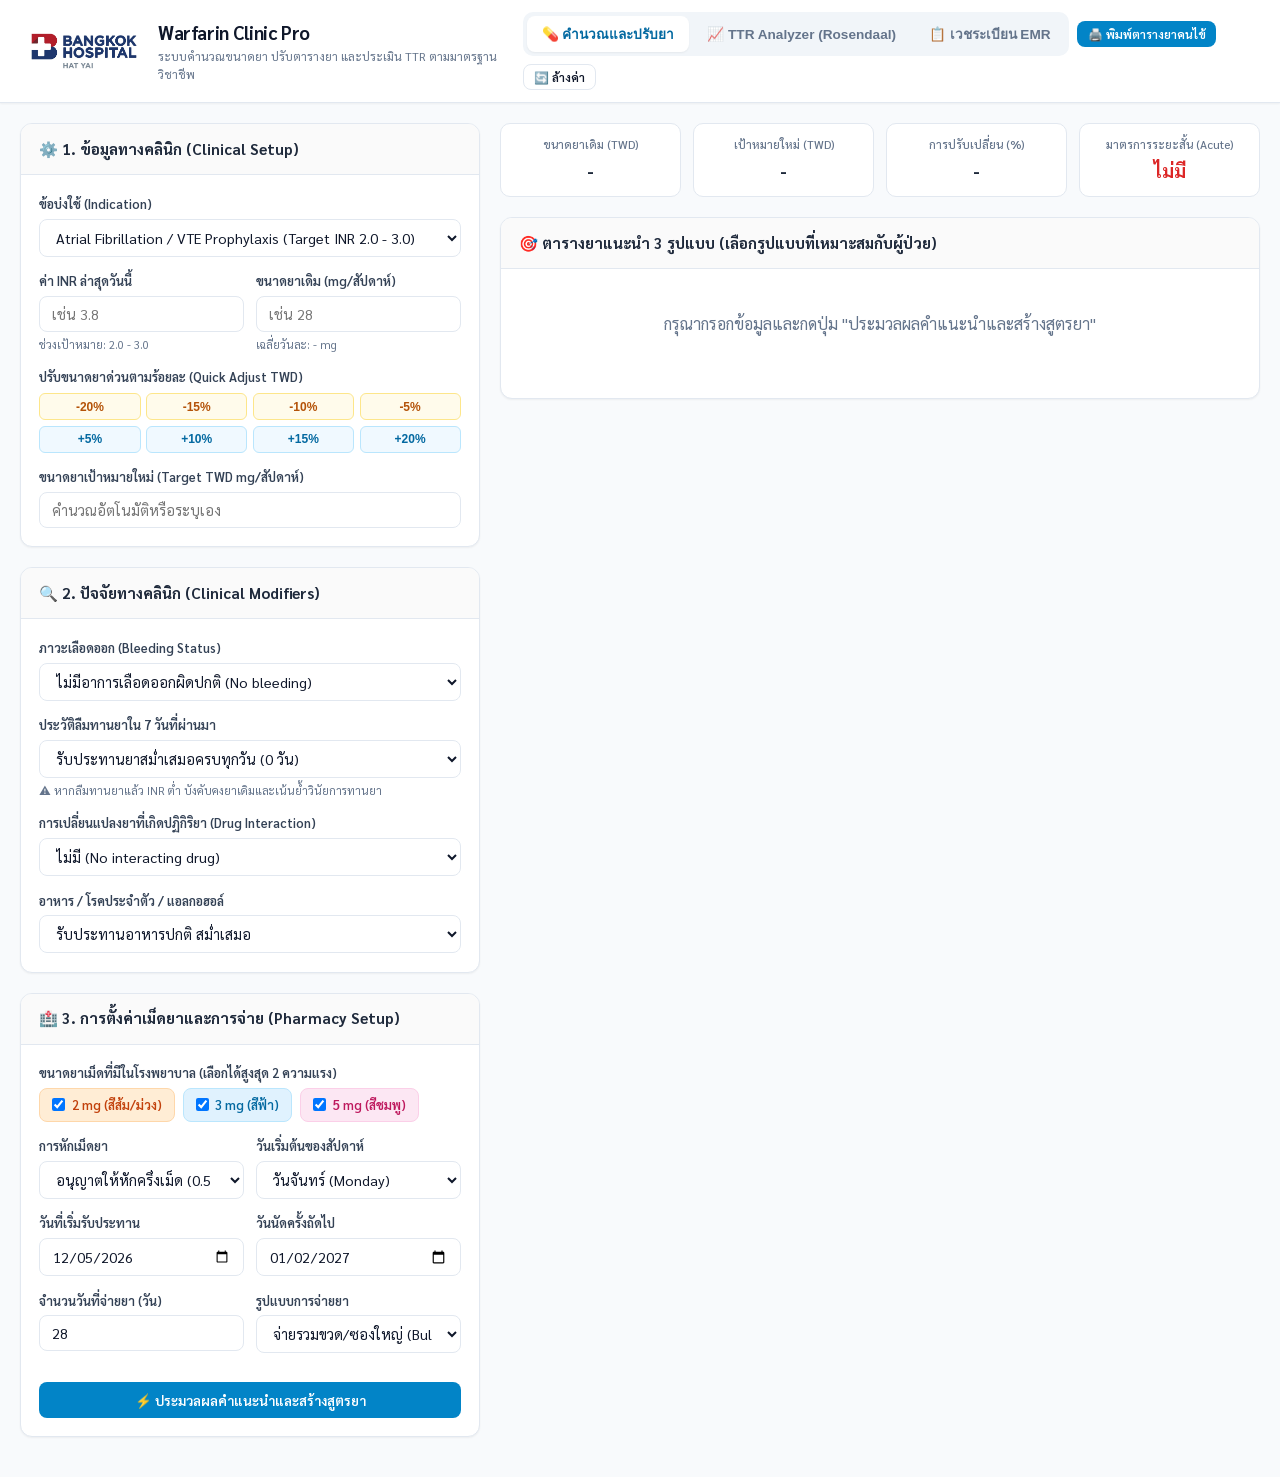
==== standalone.html @ fb5489b1 "Add files via upload" ====
<!DOCTYPE html>
<html lang="th">
<head>
  <meta charset="UTF-8">
  <meta name="viewport" content="width=device-width, initial-scale=1.0">
  <title>Warfarin Clinic Pro - เครื่องคำนวณขนาดยาและประเมิน TTR ทางคลินิก</title>
  
  <!-- BDMS Favicon -->
  <link rel="icon" type="image/x-icon" href="[data-uri]">
  <link rel="shortcut icon" type="image/x-icon" href="[data-uri]">

  <!-- Google Fonts: Sarabun & Inter -->
  <link rel="preconnect" href="https://fonts.googleapis.com">
  <link rel="preconnect" href="https://fonts.gstatic.com" crossorigin>
  <link href="https://fonts.googleapis.com/css2?family=Sarabun:wght@300;400;500;600;700&family=Inter:wght@400;500;600;700&display=swap" rel="stylesheet">
  
  <!-- External CSS -->
  <style>
/* ==========================================================================
   Warfarin Clinic Pro - Design System & Stylesheet
   Designed by Web App Designer & Senior Web App Developer
   ========================================================================== */
:root {
  --primary: #0284c7;
  --primary-dark: #0369a1;
  --primary-light: #e0f2fe;
  --accent: #0f766e;
  --bg: #f8fafc;
  --card-bg: #ffffff;
  --text: #0f172a;
  --text-muted: #64748b;
  --border: #e2e8f0;
  
  /* Standardized Thai Tablet Colors */
  --tab2-color: #f97316; /* 2 mg: Orange/Amber */
  --tab2-bg: #ffedd5;
  --tab3-color: #0284c7; /* 3 mg: Sky Blue */
  --tab3-bg: #e0f2fe;
  --tab5-color: #ec4899; /* 5 mg: Rose/Pink */
  --tab5-bg: #fce7f3;

  /* Safety Alert Palette */
  --danger: #ef4444;
  --danger-bg: #fef2f2;
  --danger-border: #fecaca;
  --warning: #f59e0b;
  --warning-bg: #fffbeb;
  --warning-border: #fde68a;
  --success: #10b981;
  --success-bg: #ecfdf5;
  --success-border: #a7f3d0;
  --info: #3b82f6;
  --info-bg: #eff6ff;
  --info-border: #bfdbfe;
  
  --shadow-sm: 0 1px 2px 0 rgb(0 0 0 / 0.05);
  --shadow: 0 4px 6px -1px rgb(0 0 0 / 0.1), 0 2px 4px -2px rgb(0 0 0 / 0.1);
  --radius: 12px;
}

* { box-sizing: border-box; margin: 0; padding: 0; }
body {
  font-family: 'Sarabun', 'Inter', -apple-system, BlinkMacSystemFont, "Segoe UI", Roboto, sans-serif;
  background: var(--bg);
  color: var(--text);
  line-height: 1.5;
  -webkit-font-smoothing: antialiased;
}

/* Header & Navigation Bar */
header.app-header {
  background: #ffffff;
  border-bottom: 1px solid var(--border);
  position: sticky;
  top: 0;
  z-index: 50;
  box-shadow: var(--shadow-sm);
}
.header-container {
  max-width: 1440px;
  margin: 0 auto;
  padding: 0.75rem 1.5rem;
  display: flex;
  align-items: center;
  justify-content: space-between;
  gap: 1rem;
}
.brand { display: flex; align-items: center; gap: 0.85rem; }
.brand-logo-img {
  height: 44px;
  width: auto;
  object-fit: contain;
  border-radius: 6px;
}
.brand-title h1 {
  font-size: 1.15rem;
  font-weight: 700;
  color: #0f172a;
  letter-spacing: -0.02em;
}
.brand-title p {
  font-size: 0.75rem;
  color: var(--text-muted);
}
.header-actions {
  display: flex;
  align-items: center;
  gap: 0.5rem;
  flex-wrap: wrap;
}

/* Tab Navigation */
.tab-nav {
  display: flex;
  background: #f1f5f9;
  padding: 0.25rem;
  border-radius: 10px;
  gap: 0.25rem;
}
.tab-btn {
  padding: 0.45rem 0.9rem;
  border: none;
  background: transparent;
  border-radius: 8px;
  font-size: 0.85rem;
  font-weight: 600;
  color: var(--text-muted);
  cursor: pointer;
  transition: all 0.2s;
}
.tab-btn.active {
  background: #ffffff;
  color: var(--primary-dark);
  box-shadow: var(--shadow-sm);
}

/* Buttons */
.btn {
  display: inline-flex;
  align-items: center;
  justify-content: center;
  gap: 0.4rem;
  padding: 0.5rem 0.9rem;
  border-radius: 8px;
  font-size: 0.85rem;
  font-weight: 600;
  cursor: pointer;
  transition: all 0.15s ease-in-out;
  border: 1px solid transparent;
  font-family: inherit;
}
.btn-primary { background: var(--primary); color: #ffffff; }
.btn-primary:hover { background: var(--primary-dark); }
.btn-secondary { background: #ffffff; border-color: var(--border); color: var(--text); }
.btn-secondary:hover { background: #f8fafc; border-color: #cbd5e1; }
.btn-sm { padding: 0.25rem 0.6rem; font-size: 0.75rem; }

/* Main Layout */
.main-container {
  max-width: 1440px;
  margin: 1.25rem auto;
  padding: 0 1.25rem;
}
.tab-pane { display: none; }
.tab-pane.active { display: block; }

.grid-2col {
  display: grid;
  grid-template-columns: 460px 1fr;
  gap: 1.25rem;
  align-items: start;
}
@media (max-width: 1080px) {
  .grid-2col { grid-template-columns: 1fr; }
}

/* Card System */
.card {
  background: var(--card-bg);
  border: 1px solid var(--border);
  border-radius: var(--radius);
  box-shadow: var(--shadow-sm);
  overflow: hidden;
  margin-bottom: 1.25rem;
}
.card-header {
  padding: 0.85rem 1.15rem;
  border-bottom: 1px solid var(--border);
  display: flex;
  align-items: center;
  justify-content: space-between;
  background: #fafafa;
}
.card-header h3 {
  font-size: 0.95rem;
  font-weight: 700;
  color: #1e293b;
  display: flex;
  align-items: center;
  gap: 0.5rem;
}
.card-body { padding: 1.15rem; }

/* Form Controls */
.form-group { margin-bottom: 0.9rem; }
.form-group:last-child { margin-bottom: 0; }
.form-label {
  display: block;
  font-size: 0.8rem;
  font-weight: 600;
  color: #334155;
  margin-bottom: 0.35rem;
}
.form-control, .form-select {
  width: 100%;
  padding: 0.5rem 0.75rem;
  border: 1px solid var(--border);
  border-radius: 8px;
  font-size: 0.9rem;
  color: var(--text);
  background: #ffffff;
  transition: border-color 0.15s, box-shadow 0.15s;
  font-family: inherit;
}
.form-control:focus, .form-select:focus {
  outline: none;
  border-color: var(--primary);
  box-shadow: 0 0 0 3px rgba(2, 132, 199, 0.15);
}
.form-row {
  display: grid;
  grid-template-columns: 1fr 1fr;
  gap: 0.75rem;
}
.help-text {
  font-size: 0.72rem;
  color: var(--text-muted);
  margin-top: 0.25rem;
}

/* Quick Adjust Group */
.quick-adjust-group {
  display: grid;
  grid-template-columns: repeat(4, 1fr);
  gap: 0.35rem;
  margin-top: 0.4rem;
}
.quick-btn {
  padding: 0.35rem;
  border: 1px solid var(--border);
  border-radius: 6px;
  background: #fff;
  font-size: 0.75rem;
  font-weight: 600;
  cursor: pointer;
  text-align: center;
  transition: all 0.15s;
}
.quick-btn.inc { color: #0369a1; background: #f0f9ff; border-color: #bae6fd; }
.quick-btn.inc:hover { background: #e0f2fe; }
.quick-btn.dec { color: #b45309; background: #fffbeb; border-color: #fde68a; }
.quick-btn.dec:hover { background: #fef3c7; }

/* Tablet Strength Pills */
.pill-checkbox-group {
  display: flex;
  gap: 0.5rem;
  flex-wrap: wrap;
}
.pill-check-label {
  display: flex;
  align-items: center;
  gap: 0.4rem;
  padding: 0.4rem 0.75rem;
  border-radius: 8px;
  border: 1px solid var(--border);
  font-size: 0.8rem;
  font-weight: 600;
  cursor: pointer;
  user-select: none;
}
.pill-check-label.strength-2 { border-color: #fed7aa; background: var(--tab2-bg); color: #c2410c; }
.pill-check-label.strength-3 { border-color: #bae6fd; background: var(--tab3-bg); color: #0369a1; }
.pill-check-label.strength-5 { border-color: #fbcfe8; background: var(--tab5-bg); color: #be185d; }

/* Clinical Alerts */
.clinical-alert {
  padding: 0.85rem 1rem;
  border-radius: 10px;
  margin-bottom: 1rem;
  display: flex;
  gap: 0.75rem;
  align-items: flex-start;
  border: 1px solid transparent;
}
.clinical-alert.danger { background: var(--danger-bg); border-color: var(--danger-border); color: #991b1b; }
.clinical-alert.warning { background: var(--warning-bg); border-color: var(--warning-border); color: #92400e; }
.clinical-alert.success { background: var(--success-bg); border-color: var(--success-border); color: #065f46; }
.clinical-alert.info { background: var(--info-bg); border-color: var(--info-border); color: #1e40af; }
.alert-icon { font-size: 1.25rem; line-height: 1; }
.alert-content h4 { font-size: 0.85rem; font-weight: 700; margin-bottom: 0.2rem; }
.alert-content p, .alert-content ul { font-size: 0.8rem; }
.alert-content ul { margin-left: 1.25rem; margin-top: 0.25rem; }

/* Dose Metrics Summary */
.metric-grid {
  display: grid;
  grid-template-columns: repeat(4, 1fr);
  gap: 0.75rem;
  margin-bottom: 1.25rem;
}
.metric-box {
  background: #ffffff;
  border: 1px solid var(--border);
  border-radius: 10px;
  padding: 0.75rem;
  text-align: center;
}
.metric-label { font-size: 0.72rem; color: var(--text-muted); font-weight: 500; }
.metric-value { font-size: 1.15rem; font-weight: 700; color: #1e293b; margin-top: 0.2rem; }
.metric-value.inc { color: #0284c7; }
.metric-value.dec { color: #ea580c; }
.metric-value.hold { color: #dc2626; }

/* Regimen Candidates */
.regimen-candidates {
  display: grid;
  grid-template-columns: repeat(3, 1fr);
  gap: 0.75rem;
  margin-bottom: 1.25rem;
}
@media (max-width: 768px) {
  .regimen-candidates { grid-template-columns: 1fr; }
}
.candidate-card {
  border: 2px solid var(--border);
  border-radius: 10px;
  padding: 0.85rem;
  background: #ffffff;
  cursor: pointer;
  transition: all 0.2s;
}
.candidate-card:hover { border-color: #93c5fd; transform: translateY(-2px); }
.candidate-card.selected {
  border-color: var(--primary);
  background: #f0f9ff;
  box-shadow: 0 0 0 3px rgba(2, 132, 199, 0.15);
}
.badge-rank {
  display: inline-block;
  padding: 0.15rem 0.5rem;
  border-radius: 6px;
  font-size: 0.7rem;
  font-weight: 700;
  background: #e2e8f0;
  color: #334155;
  margin-bottom: 0.4rem;
}
.candidate-card.selected .badge-rank { background: var(--primary); color: #fff; }
.candidate-weekly { font-size: 1.1rem; font-weight: 700; color: #0f172a; }
.candidate-meta { font-size: 0.72rem; color: var(--text-muted); margin-top: 0.25rem; }

/* Schedule Table */
.schedule-table {
  width: 100%;
  border-collapse: collapse;
  margin-bottom: 1rem;
}
.schedule-table th, .schedule-table td {
  padding: 0.6rem 0.75rem;
  text-align: center;
  border: 1px solid var(--border);
  font-size: 0.85rem;
}
.schedule-table th { background: #f8fafc; font-weight: 700; color: #334155; }
.schedule-table td.day-name { font-weight: 600; text-align: left; background: #fafafa; }

/* Pill Badges */
.pill-badge {
  display: inline-flex;
  align-items: center;
  gap: 0.25rem;
  padding: 0.2rem 0.5rem;
  border-radius: 9999px;
  font-size: 0.75rem;
  font-weight: 700;
  margin: 0.1rem;
}
.pill-badge.pill-2 { background: var(--tab2-bg); color: var(--tab2-color); border: 1px solid #fed7aa; }
.pill-badge.pill-3 { background: var(--tab3-bg); color: var(--tab3-color); border: 1px solid #bae6fd; }
.pill-badge.pill-5 { background: var(--tab5-bg); color: var(--tab5-color); border: 1px solid #fbcfe8; }
.pill-badge.pill-hold { background: #fee2e2; color: #dc2626; border: 1px solid #fca5a5; }

/* TTR Analyzer */
.ttr-gauge-card {
  background: #ffffff;
  border: 1px solid var(--border);
  border-radius: var(--radius);
  padding: 1.5rem;
  text-align: center;
  margin-bottom: 1.25rem;
}
.ttr-score-number { font-size: 3rem; font-weight: 800; letter-spacing: -0.03em; }
.ttr-status-badge {
  display: inline-block;
  padding: 0.35rem 1rem;
  border-radius: 9999px;
  font-size: 0.85rem;
  font-weight: 700;
  margin-top: 0.5rem;
}
.ttr-table {
  width: 100%;
  border-collapse: collapse;
  margin-top: 1rem;
}
.ttr-table th, .ttr-table td {
  padding: 0.5rem 0.75rem;
  border: 1px solid var(--border);
  font-size: 0.82rem;
  text-align: center;
}

/* Print Optimization */
@media print {
  body { background: #fff !important; color: #000 !important; font-size: 11pt; }
  header.app-header, .tab-nav, .btn, .no-print, .grid-2col > div:first-child { display: none !important; }
  .grid-2col { display: block !important; }
  .main-container { max-width: 100% !important; margin: 0 !important; padding: 0 !important; }
  .card { border: none !important; box-shadow: none !important; margin-bottom: 1rem !important; }
  .card-header { background: #fff !important; border-bottom: 2px solid #000 !important; }
  .schedule-table th, .schedule-table td { border: 1px solid #333 !important; padding: 4px 6px !important; }
}

</style>
</head>
<body>

  <!-- App Header with Original Logo & BDMS Favicon -->
  <header class="app-header">
    <div class="header-container">
      <div class="brand">
        <img class="brand-logo-img" src="[data-uri]" alt="Warfarin Clinic Logo">
        <div class="brand-title">
          <h1>Warfarin Clinic Pro</h1>
          <p>ระบบคำนวณขนาดยา ปรับตารางยา และประเมิน TTR ตามมาตรฐานวิชาชีพ</p>
        </div>
      </div>

      <div class="header-actions">
        <div class="tab-nav">
          <button type="button" class="tab-btn active" data-tab="tab-calculator">💊 คำนวณและปรับยา</button>
          <button type="button" class="tab-btn" data-tab="tab-ttr">📈 TTR Analyzer (Rosendaal)</button>
          <button type="button" class="tab-btn" data-tab="tab-export">📋 เวชระเบียน EMR</button>
        </div>

        <button type="button" class="btn btn-primary btn-sm" id="printHeaderBtn">🖨️ พิมพ์ตารางยาคนไข้</button>
        <button type="button" class="btn btn-secondary btn-sm" id="resetHeaderBtn">🔄 ล้างค่า</button>
      </div>
    </div>
  </header>

  <!-- Main Container -->
  <main class="main-container">

    <!-- TAB 1: DOSE CALCULATOR -->
    <div class="tab-pane active" id="tab-calculator">
      <div class="grid-2col">
        
        <!-- LEFT COLUMN: INPUTS -->
        <div class="calculator-inputs">
          <div class="card">
            <div class="card-header">
              <h3>⚙️ 1. ข้อมูลทางคลินิก (Clinical Setup)</h3>
            </div>
            <div class="card-body">
              
              <!-- Indication & Target Range -->
              <div class="form-group">
                <label class="form-label" for="indicationSelect">ข้อบ่งใช้ (Indication)</label>
                <select id="indicationSelect" class="form-select">
                  <option value="af">Atrial Fibrillation / VTE Prophylaxis (Target INR 2.0 - 3.0)</option>
                  <option value="vte">DVT / Pulmonary Embolism Treatment (Target INR 2.0 - 3.0)</option>
                  <option value="mech_avr">Mechanical Aortic Valve (Bileaflet/Low risk) (Target INR 2.0 - 3.0)</option>
                  <option value="mech_mvr">Mechanical Mitral Valve / High Risk (Target INR 2.5 - 3.5)</option>
                  <option value="aps">Antiphospholipid Syndrome (APS) (Target INR 2.5 - 3.5)</option>
                  <option value="custom">กำหนดช่วงเป้าหมายเอง (Custom Range)</option>
                </select>
              </div>

              <div class="form-row" id="customTargetRow" style="display: none;">
                <div class="form-group">
                  <label class="form-label">Target Min</label>
                  <input type="number" id="customMinINR" class="form-control" value="2.0" step="0.1">
                </div>
                <div class="form-group">
                  <label class="form-label">Target Max</label>
                  <input type="number" id="customMaxINR" class="form-control" value="3.0" step="0.1">
                </div>
              </div>

              <!-- Current INR & Weekly Dose -->
              <div class="form-row">
                <div class="form-group">
                  <label class="form-label" for="currentINR">ค่า INR ล่าสุดวันนี้</label>
                  <input type="number" id="currentINR" class="form-control" placeholder="เช่น 3.8" step="0.01" min="0.5" max="20">
                  <div class="help-text" id="targetRangeDisplay">ช่วงเป้าหมาย: 2.0 - 3.0</div>
                </div>
                <div class="form-group">
                  <label class="form-label" for="currentWeeklyDose">ขนาดยาเดิม (mg/สัปดาห์)</label>
                  <input type="number" id="currentWeeklyDose" class="form-control" placeholder="เช่น 28" step="0.5" min="1">
                  <div class="help-text" id="dailyAvgDisplay">เฉลี่ยวันละ: - mg</div>
                </div>
              </div>

              <!-- Quick Adjust Percentage -->
              <div class="form-group">
                <label class="form-label">ปรับขนาดยาด่วนตามร้อยละ (Quick Adjust TWD)</label>
                <div class="quick-adjust-group">
                  <button type="button" class="quick-btn dec" data-pct="-20">-20%</button>
                  <button type="button" class="quick-btn dec" data-pct="-15">-15%</button>
                  <button type="button" class="quick-btn dec" data-pct="-10">-10%</button>
                  <button type="button" class="quick-btn dec" data-pct="-5">-5%</button>
                  <button type="button" class="quick-btn inc" data-pct="5">+5%</button>
                  <button type="button" class="quick-btn inc" data-pct="10">+10%</button>
                  <button type="button" class="quick-btn inc" data-pct="15">+15%</button>
                  <button type="button" class="quick-btn inc" data-pct="20">+20%</button>
                </div>
              </div>

              <!-- Target Weekly Dose -->
              <div class="form-group">
                <label class="form-label" for="targetWeeklyDose">ขนาดยาเป้าหมายใหม่ (Target TWD mg/สัปดาห์)</label>
                <input type="number" id="targetWeeklyDose" class="form-control" placeholder="คำนวณอัตโนมัติหรือระบุเอง" step="0.25">
              </div>

            </div>
          </div>

          <!-- Card: Clinical Modifiers -->
          <div class="card">
            <div class="card-header">
              <h3>🔍 2. ปัจจัยทางคลินิก (Clinical Modifiers)</h3>
            </div>
            <div class="card-body">
              
              <div class="form-group">
                <label class="form-label" for="bleedingStatus">ภาวะเลือดออก (Bleeding Status)</label>
                <select id="bleedingStatus" class="form-select">
                  <option value="none">ไม่มีอาการเลือดออกผิดปกติ (No bleeding)</option>
                  <option value="minor">เลือดออกเล็กน้อย เช่น เลือดกำเดา/แปรงฟันแล้วเลือดออก (Minor bleeding)</option>
                  <option value="major">เลือดออกรุนแรง / อาเจียนเป็นเลือด / ถ่ายดำ / ซีดฮวบ (Major bleeding - ฉุกเฉิน)</option>
                </select>
              </div>

              <div class="form-group">
                <label class="form-label" for="missedDoses">ประวัติลืมทานยาใน 7 วันที่ผ่านมา</label>
                <select id="missedDoses" class="form-select">
                  <option value="0">รับประทานยาสม่ำเสมอครบทุกวัน (0 วัน)</option>
                  <option value="1">ลืมรับประทานยา 1 วัน</option>
                  <option value="2">ลืมรับประทานยา 2 วัน</option>
                  <option value="3">ลืมรับประทานยา >= 3 วัน (Non-adherence รุนแรง)</option>
                </select>
                <div class="help-text">⚠️ หากลืมทานยาแล้ว INR ต่ำ บังคับคงยาเดิมและเน้นย้ำวินัยการทานยา</div>
              </div>

              <div class="form-group">
                <label class="form-label" for="drugInteraction">การเปลี่ยนแปลงยาที่เกิดปฏิกิริยา (Drug Interaction)</label>
                <select id="drugInteraction" class="form-select">
                  <option value="none">ไม่มี (No interacting drug)</option>
                  <option value="cyp_inhibitor">เริ่มยาที่ยับยั้ง CYP2C9 (Amiodarone, Bactrim, Fluconazole, Metronidazole)</option>
                  <option value="cyp_inducer">เริ่มยาที่กระตุ้น CYP (Rifampicin, Carbamazepine, Phenytoin)</option>
                  <option value="nsaids">ใช้ NSAIDs / Antiplatelet ร่วมด้วย (เพิ่มความเสี่ยงเลือดออกทางเดินอาหาร)</option>
                </select>
              </div>

              <div class="form-group">
                <label class="form-label" for="dietChange">อาหาร / โรคประจำตัว / แอลกอฮอล์</label>
                <select id="dietChange" class="form-select">
                  <option value="none">รับประทานอาหารปกติ สม่ำเสมอ</option>
                  <option value="high_vitk">รับประทานผักใบเขียวเข้ม / ชาเขียว / วิตามินเคสูงมากผิดปกติ (ลด INR)</option>
                  <option value="poor_intake">เบื่ออาหาร / ทานอาหารไม่ได้ / ไข้ติดเชื้อ / ท้องเสีย (เพิ่ม INR)</option>
                  <option value="alcohol">ดื่มแอลกอฮอล์ปริมาณมากเฉียบพลัน (Acute binge - เพิ่ม INR รุนแรง)</option>
                </select>
              </div>

            </div>
          </div>

          <!-- Card: Pharmacy Setup -->
          <div class="card">
            <div class="card-header">
              <h3>🏥 3. การตั้งค่าเม็ดยาและการจ่าย (Pharmacy Setup)</h3>
            </div>
            <div class="card-body">
              
              <div class="form-group">
                <label class="form-label">ขนาดยาเม็ดที่มีในโรงพยาบาล (เลือกได้สูงสุด 2 ความแรง)</label>
                <div class="pill-checkbox-group">
                  <label class="pill-check-label strength-2">
                    <input type="checkbox" class="strength-chk" value="2" checked> 2 mg (สีส้ม/ม่วง)
                  </label>
                  <label class="pill-check-label strength-3">
                    <input type="checkbox" class="strength-chk" value="3" checked> 3 mg (สีฟ้า)
                  </label>
                  <label class="pill-check-label strength-5">
                    <input type="checkbox" class="strength-chk" value="5" checked> 5 mg (สีชมพู)
                  </label>
                </div>
              </div>

              <div class="form-row">
                <div class="form-group">
                  <label class="form-label" for="allowHalfTabs">การหักเม็ดยา</label>
                  <select id="allowHalfTabs" class="form-select">
                    <option value="true">อนุญาตให้หักครึ่งเม็ด (0.5 เม็ด)</option>
                    <option value="false">ใช้เฉพาะเต็มเม็ดเท่านั้น (No half tabs)</option>
                  </select>
                </div>
                <div class="form-group">
                  <label class="form-label" for="startDay">วันเริ่มต้นของสัปดาห์</label>
                  <select id="startDay" class="form-select">
                    <option value="0">วันจันทร์ (Monday)</option>
                    <option value="1">วันอังคาร (Tuesday)</option>
                    <option value="2">วันพุธ (Wednesday)</option>
                    <option value="3">วันพฤหัสบดี (Thursday)</option>
                    <option value="4">วันศุกร์ (Friday)</option>
                    <option value="5">วันเสาร์ (Saturday)</option>
                    <option value="6">วันอาทิตย์ (Sunday)</option>
                  </select>
                </div>
              </div>

              <div class="form-row">
                <div class="form-group">
                  <label class="form-label" for="startDate">วันที่เริ่มรับประทาน</label>
                  <input type="date" id="startDate" class="form-control">
                </div>
                <div class="form-group">
                  <label class="form-label" for="followUpDate">วันนัดครั้งถัดไป</label>
                  <input type="date" id="followUpDate" class="form-control">
                </div>
              </div>

              <div class="form-row">
                <div class="form-group">
                  <label class="form-label" for="daysSupply">จำนวนวันที่จ่ายยา (วัน)</label>
                  <input type="number" id="daysSupply" class="form-control" value="28" min="1" max="180">
                </div>
                <div class="form-group">
                  <label class="form-label" for="dispenseMode">รูปแบบการจ่ายยา</label>
                  <select id="dispenseMode" class="form-select">
                    <option value="bulk">จ่ายรวมขวด/ซองใหญ่ (Bulk Bottle)</option>
                    <option value="split">จัดซองแยกรายวัน (Split Daily Packets)</option>
                  </select>
                </div>
              </div>

              <div style="margin-top: 1rem;">
                <button type="button" class="btn btn-primary" id="calculateBtn" style="width: 100%;">
                  ⚡ ประมวลผลคำแนะนำและสร้างสูตรยา
                </button>
              </div>

            </div>
          </div>

        </div>

        <!-- RIGHT COLUMN: RESULTS & REGIMENS -->
        <div class="calculator-results">
          
          <div id="clinicalAlertBanner"></div>

          <!-- Dose Metric Overview -->
          <div class="metric-grid">
            <div class="metric-box">
              <div class="metric-label">ขนาดยาเดิม (TWD)</div>
              <div class="metric-value" id="dispCurrentTWD">-</div>
            </div>
            <div class="metric-box">
              <div class="metric-label">เป้าหมายใหม่ (TWD)</div>
              <div class="metric-value" id="dispTargetTWD">-</div>
            </div>
            <div class="metric-box">
              <div class="metric-label">การปรับเปลี่ยน (%)</div>
              <div class="metric-value" id="dispPctChange">-</div>
            </div>
            <div class="metric-box">
              <div class="metric-label">มาตรการระยะสั้น (Acute)</div>
              <div class="metric-value hold" id="dispAcuteAction">ไม่มี</div>
            </div>
          </div>

          <!-- Week 1 Acute Transition Card (Shows Hold Days clearly) -->
          <div class="card" id="acuteTransitionCard" style="display: none; border-left: 4px solid var(--warning);">
            <div class="card-header" style="background: #fffbeb;">
              <h3 style="color: #b45309;">⚠️ แผนการรับประทานสัปดาห์ที่ 1 (Acute Transition Phase)</h3>
            </div>
            <div class="card-body" id="acuteTransitionBody"></div>
          </div>

          <!-- Regimen Candidates Selection -->
          <div class="card">
            <div class="card-header">
              <h3>🎯 ตารางยาแนะนำ 3 รูปแบบ (เลือกรูปแบบที่เหมาะสมกับผู้ป่วย)</h3>
            </div>
            <div class="card-body">
              <div class="regimen-candidates" id="candidatesGrid">
                <div style="grid-column: 1/-1; text-align: center; color: var(--text-muted); padding: 1.5rem;">
                  กรุณากรอกข้อมูลและกดปุ่ม "ประมวลผลคำแนะนำและสร้างสูตรยา"
                </div>
              </div>

              <!-- Selected Regimen Weekly Matrix -->
              <div id="selectedRegimenDetails" style="display: none;">
                <h4 style="font-size: 0.9rem; margin-bottom: 0.5rem; color: #1e293b;">
                  📅 ตารางรับประทานยาประจำสัปดาห์ (Maintenance Weekly Schedule)
                </h4>
                <table class="schedule-table" id="weeklyScheduleTable">
                  <thead>
                    <tr>
                      <th>วัน</th>
                      <th>ขนาดยา (mg)</th>
                      <th>เม็ดยาที่รับประทาน</th>
                      <th>ภาพเม็ดยา</th>
                    </tr>
                  </thead>
                  <tbody id="weeklyScheduleTbody"></tbody>
                </table>
              </div>

            </div>
          </div>

          <!-- Dispense & Calendar Details -->
          <div class="card" id="dispenseCard" style="display: none;">
            <div class="card-header">
              <h3>📦 สรุปจำนวนเม็ดยาที่ต้องจ่าย (Pharmacy Dispensing Total)</h3>
            </div>
            <div class="card-body">
              <div id="dispenseSummaryContent"></div>
            </div>
          </div>

        </div>

      </div>
    </div>

    <!-- TAB 2: TTR ANALYZER (ROSENDAAL METHOD) -->
    <div class="tab-pane" id="tab-ttr">
      <div class="card">
        <div class="card-header">
          <h3>📈 การประเมิน Time in Therapeutic Range (TTR) ด้วยวิธี Rosendaal Linear Interpolation</h3>
        </div>
        <div class="card-body">
          <p style="font-size: 0.85rem; color: var(--text-muted); margin-bottom: 1rem;">
            TTR เป็นดัชนีชี้วัดคุณภาพการรักษาด้วยยา Warfarin ตามเกณฑ์สากล โดยเป้าหมายคุณภาพการควบคุมการแข็งตัวของเลือดที่ดีควรมีค่า <strong>TTR &ge; 65% - 70%</strong>
          </p>

          <div style="display: grid; grid-template-columns: 360px 1fr; gap: 1.5rem;">
            
            <!-- TTR Score Gauge Card -->
            <div class="ttr-gauge-card">
              <div style="font-size: 0.85rem; color: var(--text-muted); font-weight: 600;">Rosendaal TTR Score</div>
              <div class="ttr-score-number" id="ttrScoreDisplay" style="color: var(--primary);">- %</div>
              <div class="ttr-status-badge" id="ttrStatusBadge" style="background: #e2e8f0; color: #334155;">รอข้อมูลคำนวณ</div>
              
              <div style="margin-top: 1.5rem; text-align: left; font-size: 0.8rem; border-top: 1px solid var(--border); padding-top: 1rem;">
                <div style="display: flex; justify-content: space-between; margin-bottom: 0.3rem;">
                  <span>วันทั้งหมดที่ประเมิน:</span>
                  <strong id="ttrTotalDays">0 วัน</strong>
                </div>
                <div style="display: flex; justify-content: space-between; margin-bottom: 0.3rem;">
                  <span>วันที่ INR อยู่ในเป้าหมาย:</span>
                  <strong id="ttrInTargetDays">0 วัน</strong>
                </div>
                <div style="display: flex; justify-content: space-between;">
                  <span>Direct Visit %:</span>
                  <strong id="ttrDirectVisitPct">0%</strong>
                </div>
              </div>

              <div style="margin-top: 1rem;">
                <button type="button" class="btn btn-secondary btn-sm" id="loadSampleTTRBtn" style="width: 100%;">
                  📥 โหลดตัวอย่างประวัติ INR 5 ครั้ง
                </button>
              </div>
            </div>

            <!-- INR Log Table -->
            <div>
              <div style="display: flex; justify-content: space-between; align-items: center; margin-bottom: 0.5rem;">
                <h4 style="font-size: 0.9rem;">ประวัติผลตรวจ INR แต่ละครั้ง</h4>
                <button type="button" class="btn btn-secondary btn-sm" id="addINRRowBtn">+ เพิ่มบันทึก INR</button>
              </div>

              <table class="ttr-table" id="inrHistoryTable">
                <thead>
                  <tr>
                    <th>ครั้งที่</th>
                    <th>วันที่ตรวจ (Date)</th>
                    <th>ผล INR</th>
                    <th>ช่วงเป้าหมาย</th>
                    <th>สถานะ</th>
                    <th>ลบ</th>
                  </tr>
                </thead>
                <tbody id="inrHistoryTbody"></tbody>
              </table>

              <div style="margin-top: 1rem;">
                <button type="button" class="btn btn-primary" id="calculateTTRBtn">
                  📊 คำนวณค่า Rosendaal TTR ทันที
                </button>
              </div>

              <div id="ttrClinicalAdvice" style="margin-top: 1rem;"></div>
            </div>

          </div>
        </div>
      </div>
    </div>

    <!-- TAB 3: EMR EXPORT NOTE -->
    <div class="tab-pane" id="tab-export">
      <div class="card">
        <div class="card-header">
          <h3>📋 ข้อความบันทึกเวชระเบียนคลินิก (EMR / HOSxP SOAP Note)</h3>
          <button type="button" class="btn btn-primary btn-sm" id="copyEMRBtn">📋 คัดลอกข้อความ</button>
        </div>
        <div class="card-body">
          <textarea id="emrTextarea" class="form-control" rows="18" style="font-family: monospace; font-size: 0.85rem;" readonly></textarea>
        </div>
      </div>
    </div>

  </main>

  <!-- Modular Scripts -->
  <script>
/**
 * Warfarin Clinic Pro - Pure Clinical Computation Engine
 * Conforms to CHEST Guidelines & Thai Heart Association Warfarin Guidelines
 * Verified by Clinical Pharmacist & Senior Web App Developer
 */

const INDICATIONS = {
  af: { label: 'Atrial Fibrillation / VTE Prophylaxis', min: 2.0, max: 3.0 },
  vte: { label: 'DVT / Pulmonary Embolism Treatment', min: 2.0, max: 3.0 },
  mech_avr: { label: 'Mechanical Aortic Valve (Low risk)', min: 2.0, max: 3.0 },
  mech_mvr: { label: 'Mechanical Mitral Valve / High Risk', min: 2.5, max: 3.5 },
  aps: { label: 'Antiphospholipid Syndrome (APS)', min: 2.5, max: 3.5 },
  custom: { label: 'Custom Range', min: 2.0, max: 3.0 }
};

const DAY_NAMES_TH = ['จันทร์', 'อังคาร', 'พุธ', 'พฤหัสบดี', 'ศุกร์', 'เสาร์', 'อาทิตย์'];
const DAY_NAMES_EN = ['Monday', 'Tuesday', 'Wednesday', 'Thursday', 'Friday', 'Saturday', 'Sunday'];

/**
 * Evaluates INR against guideline rules and returns clinical recommendations
 */
function evaluateClinicalGuideline(inr, currentTWD, targetMin, targetMax, modifiers, indication = 'af') {
  const res = {
    urgency: 'info', // 'danger', 'warning', 'success', 'info'
    percentAdjustment: 0,
    suggestedTWD: currentTWD,
    acuteHoldDays: 0,
    boosterMg: 0,
    actionTitle: 'คงขนาดยาเดิม (Maintain Current Dose)',
    actionDescription: 'ระดับ INR อยู่ในช่วงเป้าหมายที่ต้องการ',
    messages: [],
    canAutoGenerate: true
  };

  if (!inr || inr <= 0 || !currentTWD || currentTWD <= 0) {
    res.messages.push('กรุณาระบุค่า INR และขนาดยาเดิมเพื่อประเมิน');
    return res;
  }

  // 1. Critical Bleeding Guardrail
  if (modifiers.bleedingStatus === 'major') {
    res.urgency = 'danger';
    res.canAutoGenerate = false;
    res.acuteHoldDays = 2;
    res.actionTitle = '🚨 เลือดออกรุนแรง (Major Bleeding) - ฉุกเฉิน';
    res.actionDescription = 'หยุดยา Warfarin ทันที และส่งตัวพบแพทย์/ห้องฉุกเฉินด่วน เพื่อพิจารณาให้ IV Vitamin K1 ร่วมกับ 4F-PCC หรือ FFP';
    res.messages.push('มีภาวะเลือดออกรุนแรง: ต้องหยุดยาและได้รับการรักษาเร่งด่วนในโรงพยาบาล');
    return res;
  }

  // 2. Critical INR Thresholds (INR >= 10.0 or INR 4.5-9.9)
  if (inr >= 10.0) {
    res.urgency = 'danger';
    res.acuteHoldDays = 2;
    res.percentAdjustment = -20;
    res.suggestedTWD = Math.round(currentTWD * 0.80 * 2) / 2;
    res.actionTitle = '⚠️ INR วิกฤต (INR >= 10.0)';
    res.actionDescription = 'หยุดยา Warfarin อย่างน้อย 1-2 วัน และพบแพทย์ด่วนเพื่อพิจารณา Oral Vitamin K1 (2.5 - 5 mg) นัดตรวจติดตาม INR ภายใน 24-48 ชั่วโมง';
    res.messages.push('ค่า INR สูงมาก เสี่ยงต่อการมีเลือดออกรุนแรง ต้องหยุดยาและปรึกษาแพทย์ทันที');
    return res;
  }

  if (inr >= 4.5) {
    res.urgency = 'warning';
    res.acuteHoldDays = (inr >= 6.0) ? 2 : 1;
    res.percentAdjustment = -15; // Midpoint of 10-20%
    res.suggestedTWD = Math.round(currentTWD * 0.85 * 2) / 2;
    res.actionTitle = `หยุดยา ${res.acuteHoldDays} วัน แล้วปรับลดขนาดยารายสัปดาห์ลง 15%`;
    res.actionDescription = `หยุดยา Warfarin วันแรก ${res.acuteHoldDays} วัน จากนั้นเริ่มทานตาราง Maintenance ใหม่ และนัดตรวจ INR ซ้ำใน 3-7 วัน`;
    res.messages.push(`INR ${inr} สูงกว่าช่วงเป้าหมายชัดเจน ควรตรวจสอบอาการเลือดออกและปัจจัยรบกวน`);
    return res;
  }

  // 3. Modifiers: Missed Doses Logic
  if (modifiers.missedDoses >= 1 && inr < targetMin) {
    res.urgency = 'warning';
    res.percentAdjustment = 0; // Strictly NO dose increase!
    res.suggestedTWD = currentTWD;
    res.actionTitle = 'คงขนาดยาเดิม (ห้ามเพิ่มยาเนื่องจากลืมทานยา)';
    res.actionDescription = `ผู้ป่วยลืมทานยา ${modifiers.missedDoses} วันในสัปดาห์ที่ผ่านมา INR ที่ต่ำเกิดจากการขาดยา ไม่ใช่ความดื้อยา`;
    res.messages.push('เน้นย้ำความสม่ำเสมอในการรับประทานยา และนัดตรวจติดตามซ้ำใน 1-2 สัปดาห์');
    return res;
  }

  // 4. Standard INR Bands (Target 2.0-3.0 or 2.5-3.5)
  if (inr < targetMin - 0.5) { // e.g. < 1.5
    res.percentAdjustment = 15; // 10-20%
    res.suggestedTWD = Math.round(currentTWD * 1.15 * 2) / 2;
    res.actionTitle = 'ปรับเพิ่มขนาดยารายสัปดาห์ขึ้น 10% – 20% (เฉลี่ย +15%)';
    res.actionDescription = 'INR ต่ำกว่าเป้าหมายชัดเจน ปรับเพิ่มขนาดยา และหาสาเหตุ (อาหาร, ยาตีกัน)';
    if (indication === 'mech_mvr' || indication === 'aps') {
      res.boosterMg = Math.round((currentTWD / 7) * 0.5 * 2) / 2;
      res.messages.push(`ผู้ป่วย High-risk Valve/APS อาจพิจารณาให้ Extra dose วันแรก ~${res.boosterMg} mg`);
    }
  } else if (inr < targetMin) { // e.g. 1.5 - 1.9
    res.percentAdjustment = 7.5; // 5-10%
    res.suggestedTWD = Math.round(currentTWD * 1.075 * 2) / 2;
    res.actionTitle = 'ปรับเพิ่มขนาดยารายสัปดาห์ขึ้น 5% – 10% (เฉลี่ย +7.5%)';
    res.actionDescription = 'INR ต่ำกว่าเป้าหมายเล็กน้อย ปรับเพิ่มยาเล็กน้อยหรือคงยาเดิมหากเดิมคงที่';
  } else if (inr <= targetMax) { // In range
    res.percentAdjustment = 0;
    res.suggestedTWD = currentTWD;
    res.urgency = 'success';
    res.actionTitle = 'คงขนาดยาเดิม (In Therapeutic Range)';
    res.actionDescription = 'ระดับ INR อยู่ในช่วงเป้าหมายดี รับประทานยาตามสูตรเดิม';
  } else if (inr <= targetMax + 0.5) { // e.g. 3.1 - 3.5
    res.percentAdjustment = -7.5; // -5% to -10%
    res.suggestedTWD = Math.round(currentTWD * 0.925 * 2) / 2;
    res.actionTitle = 'ปรับลดขนาดยารายสัปดาห์ลง 5% – 10% (เฉลี่ย -7.5%)';
    res.actionDescription = 'INR สูงกว่าเป้าหมายเล็กน้อย ไม่จำเป็นต้องหยุดยา ให้ลดขนาดยาลงเล็กน้อย';
  } else { // targetMax + 0.5 < inr < 4.5 (e.g. 3.6 - 4.4)
    res.percentAdjustment = -12.5; // -10% to -15%
    res.suggestedTWD = Math.round(currentTWD * 0.875 * 2) / 2;
    res.acuteHoldDays = 1;
    res.actionTitle = 'หยุดยา 1 วัน แล้วปรับลดขนาดยารายสัปดาห์ลง 10% – 15%';
    res.actionDescription = 'หยุดยา Warfarin วันแรก 1 วัน จากนั้นรับประทานตามสูตรใหม่';
  }

  // Modifiers Notes
  if (modifiers.drugInteraction === 'cyp_inhibitor') {
    res.messages.push('⚠️ เริ่มยาที่มีผลยับยั้ง CYP2C9 (เช่น Amiodarone, Bactrim, Fluconazole): ระดับยาจะสูงขึ้นอย่างมาก ควรพิจารณาลดโดสเชิงรุก 20-30%');
  } else if (modifiers.drugInteraction === 'cyp_inducer') {
    res.messages.push('⚠️ เริ่มยาที่กระตุ้นเอนไซม์ (Rifampicin, Phenytoin): ประสิทธิภาพยาจะลดลง อาจต้องปรับเพิ่มยาในสัปดาห์ถัดไป');
  }

  if (modifiers.dietChange === 'alcohol') {
    res.messages.push('⚠️ ดื่มสุราปริมาณมากแบบเฉียบพลัน ทำให้ระดับ Warfarin ในเลือดพุ่งสูงขึ้น เสี่ยงต่อเลือดออก');
  }

  return res;
}

/**
 * Decompose a daily dose into tablet pieces (preferring single strength, minimal half tabs)
 */
function decomposeDoseToTablets(dailyDose, strengths, allowHalf) {
  if (dailyDose === 0) return [];
  const validStrengths = [...strengths].sort((a, b) => b - a);
  let bestCombination = null;
  let lowestScore = Infinity;

  const pieces = [];
  validStrengths.forEach(s => {
    pieces.push({ value: s, strength: s, count: 1 });
    if (allowHalf) pieces.push({ value: s / 2, strength: s, count: 0.5 });
  });

  function search(idx, remaining, chosen) {
    if (Math.abs(remaining) < 0.001) {
      const tabletCount = chosen.reduce((acc, c) => acc + c.count, 0);
      const halfCount = chosen.filter(c => c.count === 0.5).length;
      const usedStrengths = new Set(chosen.map(c => c.strength)).size;
      
      const score = (tabletCount * 10) + (halfCount * 15) + (usedStrengths * 25);
      if (score < lowestScore) {
        lowestScore = score;
        bestCombination = [...chosen];
      }
      return;
    }
    if (idx >= pieces.length || remaining < -0.001 || chosen.length >= 4) return;

    const piece = pieces[idx];
    const maxTake = Math.min(3, Math.floor((remaining + 0.001) / piece.value));
    for (let t = maxTake; t >= 0; t--) {
      for (let i = 0; i < t; i++) chosen.push(piece);
      search(idx + 1, remaining - (t * piece.value), chosen);
      for (let i = 0; i < t; i++) chosen.pop();
    }
  }

  search(0, dailyDose, []);

  if (!bestCombination) return null;
  const grouped = {};
  bestCombination.forEach(p => {
    grouped[p.strength] = (grouped[p.strength] || 0) + p.count;
  });

  return Object.keys(grouped).map(s => ({
    strength: Number(s),
    tablets: grouped[s]
  })).sort((a, b) => a.strength - b.strength);
}

/**
 * Generates 3 candidate regimens optimizing for patient simplicity and adherence
 */
function generateRegimens(targetTWD, strengths, allowHalf, startDayIdx) {
  const candidates = [];
  const targetDailyAvg = targetTWD / 7;

  // 1. Equal Daily Dose
  const roundedDaily = Math.round(targetDailyAvg * 2) / 2;
  if (Math.abs(roundedDaily * 7 - targetTWD) <= 1.0) {
    const decomp = decomposeDoseToTablets(roundedDaily, strengths, allowHalf);
    if (decomp) {
      const daily = Array(7).fill(roundedDaily);
      candidates.push({
        name: 'สูตรที่ 1: รับประทานเท่ากันทุกวัน (Equal Daily Dose)',
        tag: 'แนะนำอันดับ 1 - เข้าใจง่ายที่สุด',
        twd: roundedDaily * 7,
        diff: Math.abs(roundedDaily * 7 - targetTWD),
        dailyDoses: daily,
        dailyDetails: daily.map(d => ({ dose: d, tablets: decomp })),
        usedStrengths: new Set(decomp.map(x => x.strength)).size,
        halfDays: decomp.some(x => x.tablets % 1 !== 0) ? 7 : 0
      });
    }
  }

  // 2. Alternating Doses
  const possibleDailyDoses = [];
  strengths.forEach(s => {
    possibleDailyDoses.push(s);
    if (allowHalf) possibleDailyDoses.push(s / 2);
  });
  strengths.forEach(s1 => {
    strengths.forEach(s2 => {
      if (s1 === s2) {
        possibleDailyDoses.push(s1 + s2);
        if (allowHalf) possibleDailyDoses.push(s1 + s2 / 2);
      }
    });
  });
  const uniqueDoses = [...new Set(possibleDailyDoses)].sort((a, b) => a - b);

  for (let i = 0; i < uniqueDoses.length; i++) {
    for (let j = i; j < uniqueDoses.length; j++) {
      const d1 = uniqueDoses[i];
      const d2 = uniqueDoses[j];
      if (Math.abs(d2 - d1) > 2.5) continue;

      [ [4, 3], [3, 4], [5, 2], [2, 5] ].forEach(([count1, count2]) => {
        const sumTWD = (count1 * d1) + (count2 * d2);
        if (Math.abs(sumTWD - targetTWD) <= 0.5) {
          const decomp1 = decomposeDoseToTablets(d1, strengths, allowHalf);
          const decomp2 = decomposeDoseToTablets(d2, strengths, allowHalf);
          if (decomp1 && decomp2) {
            const daily = [];
            let c1 = count1, c2 = count2;
            for (let k = 0; k < 7; k++) {
              if (k % 2 === 0 && c1 > 0) { daily.push(d1); c1--; }
              else if (c2 > 0) { daily.push(d2); c2--; }
              else { daily.push(d1); c1--; }
            }

            const strengthsUsed = new Set([
              ...decomp1.map(x => x.strength),
              ...decomp2.map(x => x.strength)
            ]);

            if (strengthsUsed.size <= 2) {
              candidates.push({
                name: `สูตรสลับ: ${d2} mg (${count2} วัน) / ${d1} mg (${count1} วัน)`,
                tag: strengthsUsed.size === 1 ? 'ใช้ยาความแรงเดียว' : 'สลับขนาดใกล้เคียงกัน',
                twd: sumTWD,
                diff: Math.abs(sumTWD - targetTWD),
                dailyDoses: daily,
                dailyDetails: daily.map(d => ({
                  dose: d,
                  tablets: d === d1 ? decomp1 : decomp2
                })),
                usedStrengths: strengthsUsed.size,
                halfDays: (decomp1.some(x => x.tablets % 1 !== 0) ? count1 : 0) +
                          (decomp2.some(x => x.tablets % 1 !== 0) ? count2 : 0)
              });
            }
          }
        }
      });
    }
  }

  const unique = [];
  const seen = new Set();
  candidates.sort((a, b) => {
    if (a.diff !== b.diff) return a.diff - b.diff;
    if (a.usedStrengths !== b.usedStrengths) return a.usedStrengths - b.usedStrengths;
    return a.halfDays - b.halfDays;
  });

  candidates.forEach(c => {
    const key = c.dailyDoses.join('-');
    if (!seen.has(key)) {
      seen.add(key);
      unique.push(c);
    }
  });

  return unique.slice(0, 3);
}

/**
 * Calculates hospital pharmacy dispensing with integer rounding up
 */
function calculateHospitalDispense(dailyDetails, daysSupply) {
  if (!dailyDetails || !dailyDetails.length) return null;
  const usageMap = {};

  for (let day = 0; day < daysSupply; day++) {
    const dayPlan = dailyDetails[day % 7];
    (dayPlan.tablets || []).forEach(t => {
      usageMap[t.strength] = (usageMap[t.strength] || 0) + t.tablets;
    });
  }

  const rows = Object.keys(usageMap).map(s => {
    const str = Number(s);
    const exact = usageMap[str];
    const dispenseTablets = Math.ceil(exact);
    const spareHalves = Math.round((dispenseTablets - exact) * 2);
    return {
      strength: str,
      exactUnits: exact,
      dispenseTablets: dispenseTablets,
      spareHalves: spareHalves
    };
  }).sort((a, b) => a.strength - b.strength);

  return { daysSupply, rows };
}

/**
 * Calculates Time in Therapeutic Range (TTR) using the Rosendaal Linear Interpolation Method
 */
function calculateTTRRosendaal(records, targetMin, targetMax) {
  if (!records || records.length < 2) {
    return { ttrPct: 0, inRangeDays: 0, totalDays: 0, directVisitPct: 0 };
  }

  const sorted = [...records].sort((a, b) => new Date(a.date) - new Date(b.date));
  let totalDays = 0;
  let inRangeDays = 0.0;
  let inRangeVisits = 0;

  sorted.forEach(r => {
    if (r.inr >= targetMin && r.inr <= targetMax) inRangeVisits++;
  });
  const directVisitPct = Math.round((inRangeVisits / sorted.length) * 100);

  for (let i = 0; i < sorted.length - 1; i++) {
    const d1 = new Date(sorted[i].date);
    const d2 = new Date(sorted[i + 1].date);
    const inr1 = Number(sorted[i].inr);
    const inr2 = Number(sorted[i + 1].inr);

    const diffTime = d2.getTime() - d1.getTime();
    const intervalDays = Math.round(diffTime / (1000 * 3600 * 24));

    if (intervalDays <= 0 || intervalDays > 90) continue;

    totalDays += intervalDays;

    if (inr1 === inr2) {
      if (inr1 >= targetMin && inr1 <= targetMax) {
        inRangeDays += intervalDays;
      }
    } else {
      const slope = (inr2 - inr1) / intervalDays;
      for (let day = 0; day < intervalDays; day++) {
        const dayINR = inr1 + slope * (day + 0.5);
        if (dayINR >= targetMin && dayINR <= targetMax) {
          inRangeDays += 1.0;
        }
      }
    }
  }

  const ttrPct = totalDays > 0 ? Math.round((inRangeDays / totalDays) * 1000) / 10 : 0;

  return {
    ttrPct,
    inRangeDays: Math.round(inRangeDays),
    totalDays,
    directVisitPct
  };
}


/**
 * Warfarin Clinic Pro - Application & UI Controller
 */

const appState = {
  indication: 'af',
  targetRange: { min: 2.0, max: 3.0 },
  currentINR: null,
  currentWeeklyDose: null,
  targetWeeklyDose: null,
  availableStrengths: [2, 3, 5],
  allowHalfTabs: true,
  startDayIdx: 0,
  daysSupply: 28,
  recommendation: null,
  regimenCandidates: [],
  selectedCandidateIdx: 0,
  dispensePlan: null,

  inrRecords: [
    { date: '2026-01-01', inr: 1.8 },
    { date: '2026-01-29', inr: 2.4 },
    { date: '2026-02-26', inr: 2.8 },
    { date: '2026-03-26', inr: 3.2 },
    { date: '2026-04-23', inr: 2.3 }
  ]
};

const UI = {
  init() {
    this.bindEvents();
    this.syncDates();
    this.renderTTRTable();
  },

  syncDates() {
    const today = new Date();
    document.getElementById('startDate').value = today.toISOString().split('T')[0];
    const nextMonth = new Date(today.getTime() + (28 * 86400000));
    document.getElementById('followUpDate').value = nextMonth.toISOString().split('T')[0];
  },

  bindEvents() {
    // Tab switching
    document.querySelectorAll('.tab-btn').forEach(btn => {
      btn.addEventListener('click', () => {
        document.querySelectorAll('.tab-btn').forEach(b => b.classList.remove('active'));
        document.querySelectorAll('.tab-pane').forEach(p => p.classList.remove('active'));
        btn.classList.add('active');
        document.getElementById(btn.dataset.tab).classList.add('active');
      });
    });

    // Indication change
    document.getElementById('indicationSelect').addEventListener('change', (e) => {
      const val = e.target.value;
      appState.indication = val;
      const customRow = document.getElementById('customTargetRow');
      if (val === 'custom') {
        customRow.style.display = 'grid';
      } else {
        customRow.style.display = 'none';
        appState.targetRange = { min: INDICATIONS[val].min, max: INDICATIONS[val].max };
        document.getElementById('targetRangeDisplay').textContent = 
          `ช่วงเป้าหมาย: ${appState.targetRange.min.toFixed(1)} - ${appState.targetRange.max.toFixed(1)}`;
      }
      UI.processCalculation();
    });

    // Current Weekly Dose input listener
    document.getElementById('currentWeeklyDose').addEventListener('input', (e) => {
      const val = Number(e.target.value);
      if (val > 0) {
        document.getElementById('dailyAvgDisplay').textContent = `เฉลี่ยวันละ: ${(val / 7).toFixed(2)} mg`;
      }
    });

    // Quick adjust buttons
    document.querySelectorAll('.quick-btn').forEach(btn => {
      btn.addEventListener('click', () => {
        const current = Number(document.getElementById('currentWeeklyDose').value);
        if (!current) {
          alert('กรุณาระบุขนาดยาเดิม (mg/สัปดาห์) ก่อน');
          return;
        }
        const pct = Number(btn.dataset.pct);
        const target = Math.round(current * (1 + pct / 100) * 2) / 2;
        document.getElementById('targetWeeklyDose').value = target;
        UI.processCalculation();
      });
    });

    // Calculate button
    document.getElementById('calculateBtn').addEventListener('click', () => {
      UI.processCalculation();
    });

    // Print header button
    document.getElementById('printHeaderBtn').addEventListener('click', () => {
      window.print();
    });

    // Reset header button
    document.getElementById('resetHeaderBtn').addEventListener('click', () => {
      if (confirm('ต้องการล้างค่าทั้งหมดใช่หรือไม่?')) {
        location.reload();
      }
    });

    // Copy EMR note button
    document.getElementById('copyEMRBtn').addEventListener('click', () => {
      const txt = document.getElementById('emrTextarea').value;
      if (!txt) return;
      navigator.clipboard.writeText(txt).then(() => {
        alert('คัดลอกข้อความสำหรับ EMR/HOSxP เรียบร้อยแล้ว');
      });
    });

    // TTR Buttons
    document.getElementById('addINRRowBtn').addEventListener('click', () => {
      appState.inrRecords.push({ date: new Date().toISOString().split('T')[0], inr: 2.5 });
      UI.renderTTRTable();
    });

    document.getElementById('calculateTTRBtn').addEventListener('click', () => {
      UI.calculateAndRenderTTR();
    });

    document.getElementById('loadSampleTTRBtn').addEventListener('click', () => {
      appState.inrRecords = [
        { date: '2026-01-01', inr: 1.8 },
        { date: '2026-01-29', inr: 2.4 },
        { date: '2026-02-26', inr: 2.8 },
        { date: '2026-03-26', inr: 3.2 },
        { date: '2026-04-23', inr: 2.3 }
      ];
      UI.renderTTRTable();
      UI.calculateAndRenderTTR();
    });
  },

  processCalculation() {
    const inr = Number(document.getElementById('currentINR').value);
    const currentTWD = Number(document.getElementById('currentWeeklyDose').value);
    let targetTWD = Number(document.getElementById('targetWeeklyDose').value);

    if (!inr || !currentTWD) {
      alert('กรุณากรอกค่า INR และขนาดยาเดิม (mg/สัปดาห์)');
      return;
    }

    const modifiers = {
      bleedingStatus: document.getElementById('bleedingStatus').value,
      missedDoses: Number(document.getElementById('missedDoses').value),
      drugInteraction: document.getElementById('drugInteraction').value,
      dietChange: document.getElementById('dietChange').value
    };

    let targetMin = appState.targetRange.min;
    let targetMax = appState.targetRange.max;
    if (appState.indication === 'custom') {
      targetMin = Number(document.getElementById('customMinINR').value) || 2.0;
      targetMax = Number(document.getElementById('customMaxINR').value) || 3.0;
    }

    const rec = evaluateClinicalGuideline(inr, currentTWD, targetMin, targetMax, modifiers, appState.indication);
    appState.recommendation = rec;

    if (!targetTWD || isNaN(targetTWD)) {
      targetTWD = rec.suggestedTWD;
      document.getElementById('targetWeeklyDose').value = targetTWD;
    }
    appState.targetWeeklyDose = targetTWD;

    const chks = document.querySelectorAll('.strength-chk:checked');
    const strengths = Array.from(chks).map(c => Number(c.value));
    if (!strengths.length) {
      alert('กรุณาเลือกอย่างน้อย 1 ความแรงของเม็ดยา');
      return;
    }
    appState.availableStrengths = strengths;
    appState.allowHalfTabs = document.getElementById('allowHalfTabs').value === 'true';
    appState.startDayIdx = Number(document.getElementById('startDay').value);
    appState.daysSupply = Number(document.getElementById('daysSupply').value) || 28;

    if (rec.canAutoGenerate) {
      appState.regimenCandidates = generateRegimens(targetTWD, strengths, appState.allowHalfTabs, appState.startDayIdx);
    } else {
      appState.regimenCandidates = [];
    }

    appState.selectedCandidateIdx = 0;

    this.renderMetrics(currentTWD, targetTWD, rec);
    this.renderClinicalAlert(rec);
    this.renderAcuteTransition(rec, currentTWD);
    this.renderRegimenCandidates();
    this.renderSelectedRegimen();
    this.renderDispense();
    this.generateEMRNote();
  },

  renderMetrics(current, target, rec) {
    document.getElementById('dispCurrentTWD').textContent = `${current.toFixed(1)} mg`;
    document.getElementById('dispTargetTWD').textContent = `${target.toFixed(1)} mg`;
    
    const pct = Math.round(((target - current) / current) * 1000) / 10;
    const pctElem = document.getElementById('dispPctChange');
    pctElem.textContent = `${pct > 0 ? '+' : ''}${pct}%`;
    pctElem.className = `metric-value ${pct > 0 ? 'inc' : pct < 0 ? 'dec' : ''}`;

    const acuteElem = document.getElementById('dispAcuteAction');
    if (rec.acuteHoldDays > 0) {
      acuteElem.textContent = `Hold ${rec.acuteHoldDays} วัน`;
      acuteElem.className = 'metric-value hold';
    } else if (rec.boosterMg > 0) {
      acuteElem.textContent = `Booster +${rec.boosterMg} mg`;
      acuteElem.className = 'metric-value inc';
    } else {
      acuteElem.textContent = 'ไม่มี (เริ่มทันที)';
      acuteElem.className = 'metric-value';
    }
  },

  renderClinicalAlert(rec) {
    const container = document.getElementById('clinicalAlertBanner');
    let icon = 'ℹ️';
    if (rec.urgency === 'danger') icon = '🚨';
    else if (rec.urgency === 'warning') icon = '⚠️';
    else if (rec.urgency === 'success') icon = '✅';

    container.innerHTML = `
      <div class="clinical-alert ${rec.urgency}">
        <div class="alert-icon">${icon}</div>
        <div class="alert-content">
          <h4>${rec.actionTitle}</h4>
          <p>${rec.actionDescription}</p>
          ${rec.messages.length ? `<ul>${rec.messages.map(m => `<li>${m}</li>`).join('')}</ul>` : ''}
        </div>
      </div>
    `;
  },

  renderAcuteTransition(rec, currentTWD) {
    const card = document.getElementById('acuteTransitionCard');
    const body = document.getElementById('acuteTransitionBody');
    if (rec.acuteHoldDays > 0) {
      card.style.display = 'block';
      body.innerHTML = `
        <p style="font-size: 0.85rem; color: #92400e; line-height: 1.6;">
          🛑 <strong>คำชี้แจงสำหรับเภสัชกรและผู้ป่วย (สัปดาห์ที่ 1):</strong><br>
          - <strong>วันที่ 1 ${rec.acuteHoldDays === 2 ? 'และ วันที่ 2' : ''}:</strong> <span class="pill-badge pill-hold">หยุดรับประทานยา (Hold 0 mg)</span> เพื่อให้ระดับยาในเลือดลดลงสู่ช่วงปลอดภัย<br>
          - <strong>ตั้งแต่วันที่ ${rec.acuteHoldDays + 1} เป็นต้นไป:</strong> เริ่มรับประทานตามตารางยา Maintenance ปกติด้านล่าง (คำนวณจาก TWD ใหม่ ${appState.targetWeeklyDose} mg/สัปดาห์)<br>
          - <em>หมายเหตุ: การหยุดยา 1-2 วันนี้จะไม่ถูกนำไปหักออกจากสูตรยาต่อเนื่องของผู้ป่วยในสัปดาห์ต่อๆ ไป</em>
        </p>
      `;
    } else {
      card.style.display = 'none';
    }
  },

  renderRegimenCandidates() {
    const grid = document.getElementById('candidatesGrid');
    if (!appState.regimenCandidates.length) {
      grid.innerHTML = `
        <div style="grid-column: 1/-1; text-align: center; color: var(--danger); padding: 1rem;">
          ⚠️ ไม่สามารถสร้างตารางยาอัตโนมัติได้ เนื่องจากอยู่ในภาวะวิกฤต หรือขนาดยาไม่สอดคล้องกับขนาดเม็ดยาที่มี
        </div>
      `;
      return;
    }

    grid.innerHTML = appState.regimenCandidates.map((c, idx) => `
      <div class="candidate-card ${idx === appState.selectedCandidateIdx ? 'selected' : ''}" data-idx="${idx}">
        <span class="badge-rank">${c.tag}</span>
        <div class="candidate-weekly">${c.twd} mg/สัปดาห์</div>
        <div class="candidate-meta">
          ใช้ยา ${c.usedStrengths} ขนาด | หักครึ่งเม็ด ${c.halfDays} วัน/สัปดาห์
        </div>
      </div>
    `).join('');

    grid.querySelectorAll('.candidate-card').forEach(card => {
      card.addEventListener('click', () => {
        appState.selectedCandidateIdx = Number(card.dataset.idx);
        UI.renderRegimenCandidates();
        UI.renderSelectedRegimen();
        UI.renderDispense();
        UI.generateEMRNote();
      });
    });
  },

  renderSelectedRegimen() {
    const detailsContainer = document.getElementById('selectedRegimenDetails');
    const selected = appState.regimenCandidates[appState.selectedCandidateIdx];
    if (!selected) {
      detailsContainer.style.display = 'none';
      return;
    }
    detailsContainer.style.display = 'block';

    const tbody = document.getElementById('weeklyScheduleTbody');
    const startDay = appState.startDayIdx;
    
    tbody.innerHTML = selected.dailyDetails.map((item, idx) => {
      const dayNameIdx = (startDay + idx) % 7;
      const dayName = DAY_NAMES_TH[dayNameIdx];
      
      const pillText = item.tablets.map(t => {
        const countStr = (t.tablets === 0.5) ? 'ครึ่งเม็ด (½)' : `${t.tablets} เม็ด`;
        return `Warfarin ${t.strength} mg: ${countStr}`;
      }).join(', ') || 'หยุดยา (0 mg)';

      const pillIcons = item.tablets.map(t => {
        return `<span class="pill-badge pill-${t.strength}">${t.tablets === 0.5 ? '½' : t.tablets} × ${t.strength}mg</span>`;
      }).join('') || '<span class="pill-badge pill-hold">Hold (0 mg)</span>';

      return `
        <tr>
          <td class="day-name">วัน${dayName}</td>
          <td style="font-weight: 700;">${item.dose} mg</td>
          <td style="text-align: left;">${pillText}</td>
          <td>${pillIcons}</td>
        </tr>
      `;
    }).join('');
  },

  renderDispense() {
    const card = document.getElementById('dispenseCard');
    const content = document.getElementById('dispenseSummaryContent');
    const selected = appState.regimenCandidates[appState.selectedCandidateIdx];
    if (!selected) {
      card.style.display = 'none';
      return;
    }
    card.style.display = 'block';

    const plan = calculateHospitalDispense(selected.dailyDetails, appState.daysSupply);
    appState.dispensePlan = plan;

    let html = `
      <p style="font-size: 0.85rem; color: var(--text-muted); margin-bottom: 0.75rem;">
        สำหรับระยะเวลาการรักษา <strong>${appState.daysSupply} วัน</strong> (คำนวณปัดเศษขึ้นเป็นเม็ดเต็มสำหรับห้องจ่ายยาโรงพยาบาล):
      </p>
      <div style="display: grid; grid-template-columns: repeat(auto-fit, minmax(200px, 1fr)); gap: 0.75rem;">
    `;

    plan.rows.forEach(r => {
      html += `
        <div style="border: 1px solid var(--border); border-radius: 8px; padding: 0.75rem; background: #fafafa;">
          <div style="font-size: 0.8rem; font-weight: 700; color: #334155;">Warfarin ขนาด ${r.strength} mg</div>
          <div style="font-size: 1.4rem; font-weight: 800; color: var(--primary); margin: 0.2rem 0;">
            ${r.dispenseTablets} <span style="font-size: 0.85rem; font-weight: 600;">เม็ด</span>
          </div>
          <div style="font-size: 0.72rem; color: var(--text-muted);">
            (ใช้จริง ${r.exactUnits} เม็ด ${r.spareHalves > 0 ? `| สำรอง ${r.spareHalves} ครึ่งเม็ด` : ''})
          </div>
        </div>
      `;
    });

    html += `</div>`;
    content.innerHTML = html;
  },

  generateEMRNote() {
    const selected = appState.regimenCandidates[appState.selectedCandidateIdx];
    const rec = appState.recommendation;
    const currentTWD = Number(document.getElementById('currentWeeklyDose').value) || 0;
    const inr = Number(document.getElementById('currentINR').value) || 0;

    let note = `=== WARFARIN CLINIC PROGRESS NOTE (SOAP) ===\n`;
    note += `วันที่: ${new Date().toLocaleDateString('th-TH')}\n`;
    note += `ข้อบ่งใช้: ${INDICATIONS[appState.indication].label} (Target INR ${appState.targetRange.min.toFixed(1)} - ${appState.targetRange.max.toFixed(1)})\n\n`;
    note += `[S & O]:\n`;
    note += `- INR ครั้งนี้: ${inr.toFixed(2)} | ขนาดยาเดิม: ${currentTWD.toFixed(1)} mg/สัปดาห์\n`;
    note += `- ภาวะเลือดออก: ${document.getElementById('bleedingStatus').options[document.getElementById('bleedingStatus').selectedIndex].text}\n`;
    note += `- ประวัติลืมทานยา: ${document.getElementById('missedDoses').options[document.getElementById('missedDoses').selectedIndex].text}\n`;
    note += `- ปฏิกิริยาระหว่างยา: ${document.getElementById('drugInteraction').options[document.getElementById('drugInteraction').selectedIndex].text}\n`;
    note += `- อาหาร/แอลกอฮอล์: ${document.getElementById('dietChange').options[document.getElementById('dietChange').selectedIndex].text}\n\n`;
    
    note += `[A - Assessment]:\n`;
    if (rec) {
      note += `- ${rec.actionTitle}\n`;
      rec.messages.forEach(m => note += `  * ${m}\n`);
    }
    
    note += `\n[P - Plan & Maintenance Regimen]:\n`;
    if (rec && rec.acuteHoldDays > 0) {
      note += `* สัปดาห์แรก: Hold Warfarin ${rec.acuteHoldDays} วันแรก จากนั้นทานตามตารางใหม่\n`;
    }
    if (selected) {
      note += `* ขนาดยาเป้าหมายใหม่ (TWD): ${selected.twd} mg/สัปดาห์\n`;
      note += `* ตารางรับประทานยาประจำสัปดาห์:\n`;
      selected.dailyDetails.forEach((item, idx) => {
        const dayName = DAY_NAMES_TH[(appState.startDayIdx + idx) % 7];
        const pText = item.tablets.map(t => `${t.strength}mg (${t.tablets}เม็ด)`).join('+') || 'Hold (0mg)';
        note += `  - วัน${dayName}: ${item.dose} mg [${pText}]\n`;
      });

      if (appState.dispensePlan) {
        note += `* สั่งจ่ายยาสำหรับ ${appState.daysSupply} วัน:\n`;
        appState.dispensePlan.rows.forEach(r => {
          note += `  - Warfarin ${r.strength} mg: จ่าย ${r.dispenseTablets} เม็ด (ใช้จริง ${r.exactUnits} เม็ด)\n`;
        });
      }
    }
    note += `* วันนัดตรวจครั้งถัดไป: ${document.getElementById('followUpDate').value || 'ตามแพทย์นัด'}\n`;
    note += `=================================================`;

    document.getElementById('emrTextarea').value = note;
  },

  renderTTRTable() {
    const tbody = document.getElementById('inrHistoryTbody');
    tbody.innerHTML = appState.inrRecords.map((r, i) => {
      const inTarget = (r.inr >= appState.targetRange.min && r.inr <= appState.targetRange.max);
      return `
        <tr>
          <td>${i + 1}</td>
          <td><input type="date" class="form-control form-control-sm inr-date-input" value="${r.date}" data-idx="${i}"></td>
          <td><input type="number" step="0.01" class="form-control form-control-sm inr-val-input" value="${r.inr}" data-idx="${i}" style="width: 80px; margin: 0 auto;"></td>
          <td>${appState.targetRange.min.toFixed(1)} - ${appState.targetRange.max.toFixed(1)}</td>
          <td><span class="pill-badge ${inTarget ? 'pill-3' : 'pill-hold'}">${inTarget ? 'In Target' : 'Out'}</span></td>
          <td><button type="button" class="btn btn-secondary btn-sm" onclick="UI.removeINRRow(${i})">❌</button></td>
        </tr>
      `;
    }).join('');

    tbody.querySelectorAll('.inr-date-input').forEach(input => {
      input.addEventListener('change', (e) => {
        appState.inrRecords[e.target.dataset.idx].date = e.target.value;
      });
    });
    tbody.querySelectorAll('.inr-val-input').forEach(input => {
      input.addEventListener('input', (e) => {
        appState.inrRecords[e.target.dataset.idx].inr = Number(e.target.value);
      });
    });
  },

  removeINRRow(idx) {
    appState.inrRecords.splice(idx, 1);
    this.renderTTRTable();
  },

  calculateAndRenderTTR() {
    const res = calculateTTRRosendaal(appState.inrRecords, appState.targetRange.min, appState.targetRange.max);
    
    const scoreElem = document.getElementById('ttrScoreDisplay');
    const badgeElem = document.getElementById('ttrStatusBadge');
    const adviceElem = document.getElementById('ttrClinicalAdvice');

    scoreElem.textContent = `${res.ttrPct}%`;
    document.getElementById('ttrTotalDays').textContent = `${res.totalDays} วัน`;
    document.getElementById('ttrInTargetDays').textContent = `${res.inRangeDays} วัน`;
    document.getElementById('ttrDirectVisitPct').textContent = `${res.directVisitPct}%`;

    if (res.ttrPct >= 70) {
      scoreElem.style.color = 'var(--success)';
      badgeElem.style.background = 'var(--success-bg)';
      badgeElem.style.color = 'var(--success)';
      badgeElem.textContent = '🌟 คุณภาพการควบคุมดีเยี่ยม (Excellent Control)';
      adviceElem.innerHTML = `
        <div class="clinical-alert success">
          <div class="alert-icon">✅</div>
          <div class="alert-content">
            <h4>TTR อยู่ในเกณฑ์มาตรฐานสากล (&ge; 70%)</h4>
            <p>ระดับการต้านการแข็งตัวของเลือดคงที่อย่างมีประสิทธิภาพ แนะนำให้นัดตรวจติดตามระยะห่างได้ 8 - 12 สัปดาห์</p>
          </div>
        </div>
      `;
    } else if (res.ttrPct >= 65) {
      scoreElem.style.color = 'var(--primary)';
      badgeElem.style.background = 'var(--primary-light)';
      badgeElem.style.color = 'var(--primary-dark)';
      badgeElem.textContent = '👍 คุณภาพการควบคุมยอมรับได้ (Good Control)';
      adviceElem.innerHTML = `
        <div class="clinical-alert info">
          <div class="alert-icon">ℹ️</div>
          <div class="alert-content">
            <h4>TTR อยู่ในเกณฑ์ยอมรับได้ (65% - 69%)</h4>
            <p>ควรเสริมสร้างความเข้าใจเรื่องอาหารและยาตีกันเพื่อขยับค่า TTR ให้มากกว่า 70%</p>
          </div>
        </div>
      `;
    } else {
      scoreElem.style.color = 'var(--danger)';
      badgeElem.style.background = 'var(--danger-bg)';
      badgeElem.style.color = 'var(--danger)';
      badgeElem.textContent = '⚠️ คุณภาพการควบคุมต่ำกว่าเกณฑ์ (Suboptimal Control)';
      adviceElem.innerHTML = `
        <div class="clinical-alert danger">
          <div class="alert-icon">⚠️</div>
          <div class="alert-content">
            <h4>TTR ต่ำกว่าเกณฑ์มาตรฐาน (< 65%) - เสี่ยงต่อ Thromboembolism หรือ Bleeding</h4>
            <p><strong>แนวทางปฏิบัติของเภสัชกรคลินิก:</strong></p>
            <ul>
              <li>ประเมินความร่วมมือในการรับประทานยา (Medication Adherence) อย่างละเอียด</li>
              <li>ตรวจสอบยาสมุนไพร อาหารเสริม และอาหารที่มีวิตามินเค</li>
              <li>คำนวณ SAMe-TT2R2 Score หากเป็น Non-valvular AF และคะแนน &gt; 2 ควรปรึกษาแพทย์เพื่อพิจารณาเปลี่ยนเป็นยากลุ่ม DOACs (Direct Oral Anticoagulants)</li>
            </ul>
          </div>
        </div>
      `;
    }
  }
};

window.addEventListener('DOMContentLoaded', () => {
  UI.init();
});

</script>
</body>
</html>
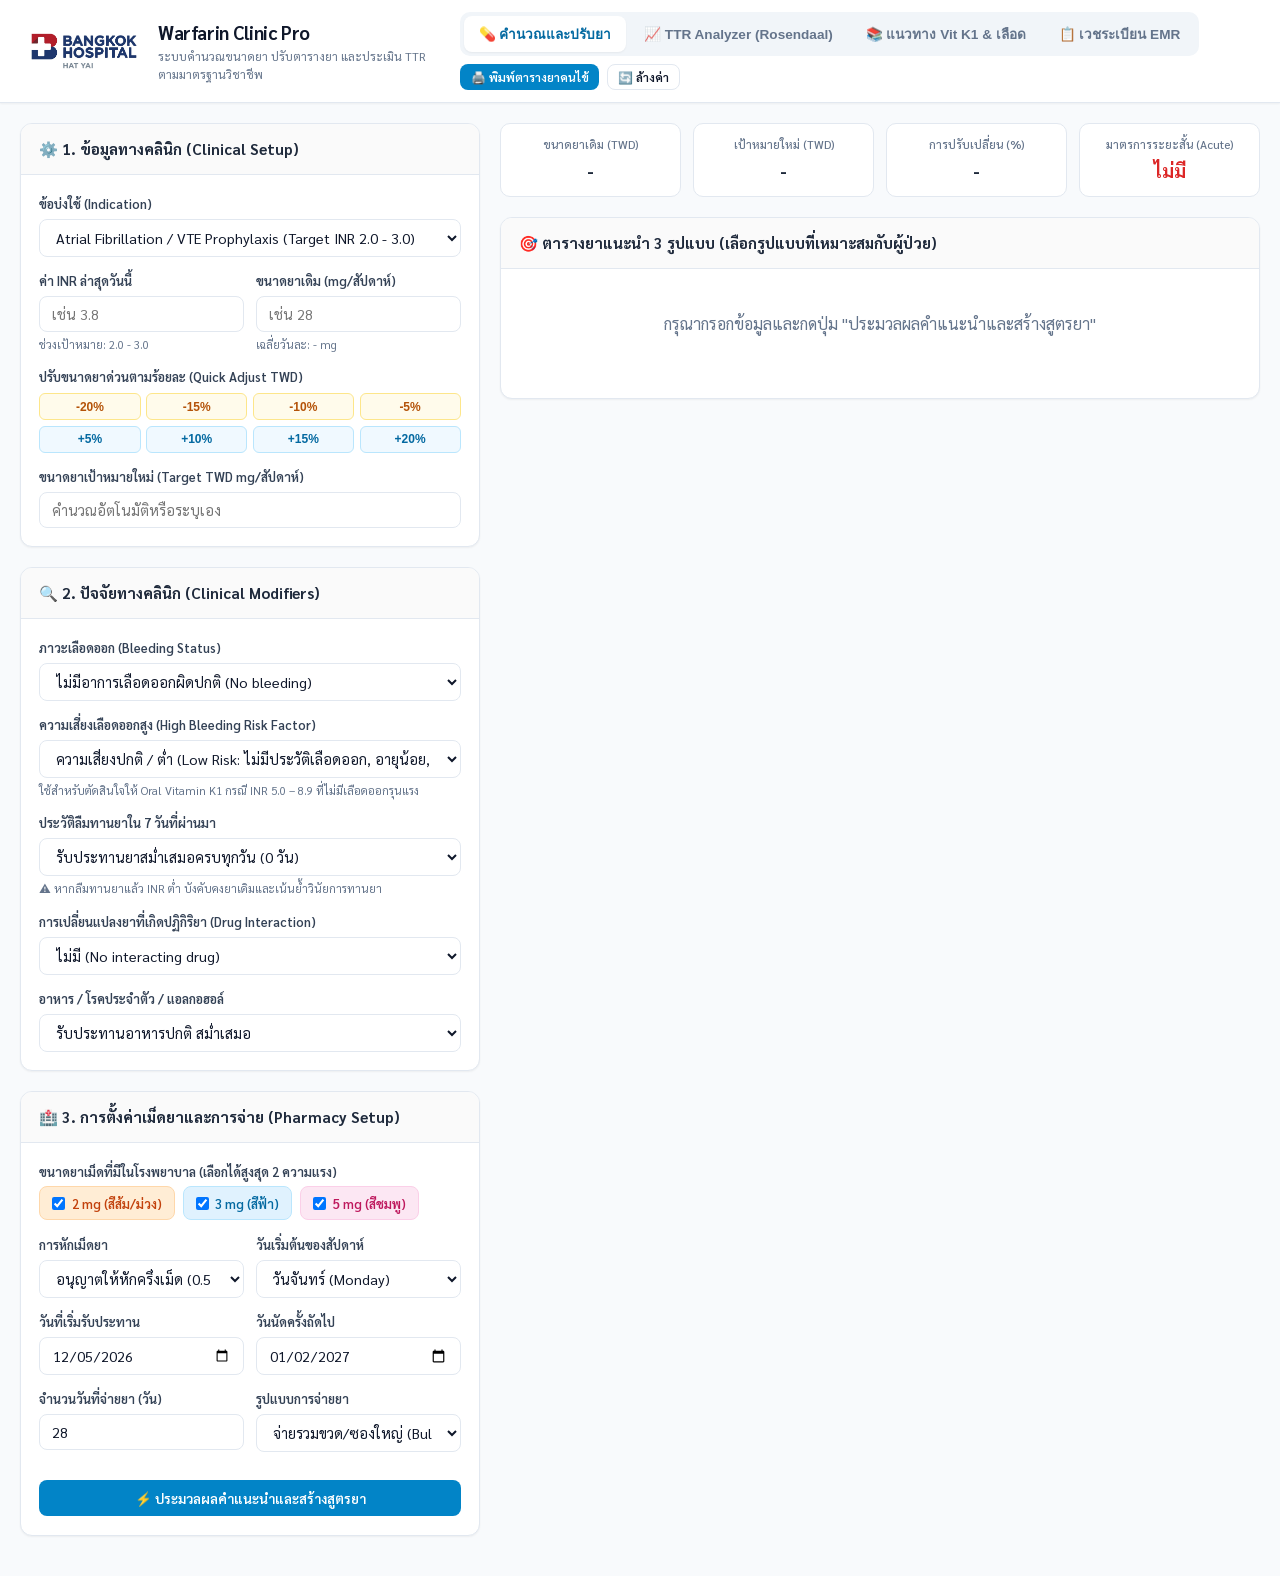
==== commit 2193c3e3: "Deploy modular architecture with multi-month calendar, SVG pills, and clinical protocol matrix" ====
--- a/standalone.html
+++ b/standalone.html
@@ -432,6 +432,818 @@
   .schedule-table th, .schedule-table td { border: 1px solid #333 !important; padding: 4px 6px !important; }
 }
 
+
+/* ==========================================================================
+   Medication Calendar & Split Schedule Styles
+   ========================================================================== */
+.calendar-view-switcher {
+  display: flex;
+  gap: 0.5rem;
+  margin-bottom: 1rem;
+  background: #f1f5f9;
+  padding: 0.3rem;
+  border-radius: 10px;
+  width: fit-content;
+}
+.cal-switch-btn {
+  padding: 0.4rem 0.85rem;
+  border: none;
+  background: transparent;
+  border-radius: 8px;
+  font-size: 0.82rem;
+  font-weight: 600;
+  color: var(--text-muted);
+  cursor: pointer;
+  transition: all 0.2s;
+  font-family: inherit;
+}
+.cal-switch-btn.active {
+  background: #ffffff;
+  color: var(--primary-dark);
+  box-shadow: var(--shadow-sm);
+}
+
+.calendar-wrapper {
+  background: #ffffff;
+  border: 1px solid var(--border);
+  border-radius: var(--radius);
+  overflow: hidden;
+  margin-bottom: 1.25rem;
+}
+.calendar-weekday-bar {
+  display: grid;
+  grid-template-columns: repeat(7, 1fr);
+  background: #f8fafc;
+  border-bottom: 2px solid var(--border);
+  text-align: center;
+  font-size: 0.82rem;
+  font-weight: 700;
+  color: #334155;
+  padding: 0.6rem 0;
+}
+.calendar-weekday-bar div {
+  padding: 0.2rem;
+}
+.calendar-grid {
+  display: grid;
+  grid-template-columns: repeat(7, 1fr);
+  gap: 1px;
+  background: var(--border);
+}
+.calendar-cell {
+  background: #ffffff;
+  padding: 0.75rem 0.6rem;
+  min-height: 140px;
+  display: flex;
+  flex-direction: column;
+  justify-content: space-between;
+  transition: background-color 0.15s;
+  position: relative;
+}
+.calendar-cell:hover {
+  background: #f8fafc;
+}
+.calendar-cell.hold-day {
+  background: #fff5f5;
+  border: 2px solid #fca5a5;
+}
+.calendar-cell-header {
+  display: flex;
+  align-items: center;
+  justify-content: space-between;
+  margin-bottom: 0.4rem;
+}
+.cal-date-badge {
+  font-size: 0.75rem;
+  font-weight: 700;
+  color: #1e293b;
+}
+.cal-weekday-badge {
+  font-size: 0.68rem;
+  color: var(--text-muted);
+  font-weight: 600;
+}
+.cal-dose-val {
+  font-size: 1.25rem;
+  font-weight: 800;
+  color: var(--primary-dark);
+  line-height: 1.2;
+}
+.calendar-cell.hold-day .cal-dose-val {
+  color: var(--danger);
+  font-size: 1.05rem;
+}
+.cal-pills-visual {
+  display: flex;
+  flex-wrap: wrap;
+  gap: 0.2rem;
+  margin: 0.4rem 0;
+}
+.cal-instructions {
+  font-size: 0.72rem;
+  color: #475569;
+  line-height: 1.35;
+  margin-top: auto;
+  padding-top: 0.35rem;
+  border-top: 1px dashed #f1f5f9;
+}
+
+@media (max-width: 1024px) {
+  .calendar-weekday-bar { display: none; }
+  .calendar-grid { grid-template-columns: repeat(2, 1fr); gap: 8px; background: transparent; }
+  .calendar-cell { border: 1px solid var(--border); border-radius: 8px; min-height: 120px; }
+}
+@media (max-width: 640px) {
+  .calendar-grid { grid-template-columns: 1fr; }
+}
+
+/* Split Schedule Table */
+.split-table-wrapper {
+  max-height: 480px;
+  overflow-y: auto;
+  border: 1px solid var(--border);
+  border-radius: 8px;
+  margin-bottom: 1rem;
+}
+.split-table {
+  width: 100%;
+  border-collapse: collapse;
+  font-size: 0.82rem;
+}
+.split-table th, .split-table td {
+  padding: 0.55rem 0.75rem;
+  border-bottom: 1px solid var(--border);
+  text-align: center;
+}
+.split-table th {
+  background: #f8fafc;
+  font-weight: 700;
+  color: #334155;
+  position: sticky;
+  top: 0;
+  z-index: 10;
+}
+.split-table tr.hold-row {
+  background: #fff5f5;
+  color: #991b1b;
+}
+
+/* Patient Calendar Printable Sheet */
+.patient-advice-box {
+  background: #eff6ff;
+  border: 1px solid #bfdbfe;
+  border-radius: 8px;
+  padding: 0.75rem 1rem;
+  margin-top: 1rem;
+  font-size: 0.8rem;
+  color: #1e3a8a;
+  line-height: 1.5;
+}
+
+
+/* ==========================================================================
+   Pill Graphics & Multi-Month Calendar Styles
+   Designed by Web App Designer & Clinical Pharmacist
+   ========================================================================== */
+
+/* Authentic Tablet Visuals */
+.pill-icon {
+  width: 24px;
+  height: 24px;
+  border-radius: 50%;
+  border: 2px solid currentColor;
+  display: inline-flex;
+  align-items: center;
+  justify-content: center;
+  position: relative;
+  background: currentColor;
+  box-shadow: 0 1px 3px rgba(0,0,0,0.15);
+  vertical-align: middle;
+  flex-shrink: 0;
+}
+.pill-icon.full::after {
+  content: '';
+  position: absolute;
+  top: 2px;
+  bottom: 2px;
+  left: 50%;
+  width: 1px;
+  background: rgba(255,255,255,0.4);
+}
+.pill-icon.half {
+  background: linear-gradient(to right, currentColor 50%, #ffffff 50%);
+}
+.pill-icon.half::after {
+  content: '';
+  position: absolute;
+  top: 0;
+  bottom: 0;
+  left: 50%;
+  width: 1px;
+  background: rgba(0,0,0,0.25);
+}
+.pill-icon.hold {
+  background: #fee2e2;
+  border: 2px dashed #dc2626;
+}
+
+.pill-group-cell {
+  display: flex;
+  justify-content: center;
+  align-items: center;
+  gap: 6px;
+  flex-wrap: wrap;
+  margin: 6px 0;
+}
+
+/* Pill Legend Bar */
+.pill-legend-bar {
+  display: flex;
+  align-items: center;
+  gap: 1rem;
+  flex-wrap: wrap;
+  padding: 0.75rem 1rem;
+  background: #f8fafc;
+  border: 1px solid var(--border);
+  border-radius: 10px;
+  margin-bottom: 1rem;
+  font-size: 0.8rem;
+  font-weight: 600;
+}
+.pill-legend-item {
+  display: flex;
+  align-items: center;
+  gap: 0.4rem;
+}
+
+/* Multi-Month Calendar Block */
+.month-calendar-block {
+  background: #ffffff;
+  border: 1px solid var(--border);
+  border-radius: var(--radius);
+  overflow: hidden;
+  margin-bottom: 1.5rem;
+  box-shadow: var(--shadow-sm);
+  page-break-inside: avoid;
+}
+.month-header {
+  background: linear-gradient(135deg, #f8fafc 0%, #f1f5f9 100%);
+  padding: 0.75rem 1.25rem;
+  border-bottom: 2px solid var(--border);
+  display: flex;
+  align-items: center;
+  justify-content: space-between;
+}
+.month-header h4 {
+  font-size: 1rem;
+  font-weight: 700;
+  color: #1e293b;
+  display: flex;
+  align-items: center;
+  gap: 0.5rem;
+}
+.month-badge {
+  padding: 0.2rem 0.6rem;
+  border-radius: 9999px;
+  font-size: 0.75rem;
+  font-weight: 700;
+  background: var(--primary-light);
+  color: var(--primary-dark);
+}
+
+/* 7-Column Weekday Bar */
+.calendar-weekday-bar {
+  display: grid;
+  grid-template-columns: repeat(7, 1fr);
+  background: #ffffff;
+  border-bottom: 1px solid var(--border);
+  text-align: center;
+  font-size: 0.8rem;
+  font-weight: 700;
+}
+.weekday-col {
+  padding: 0.55rem 0.2rem;
+  color: #334155;
+}
+.weekday-col.sat {
+  color: #7c3aed; /* Purple for Saturday */
+  background: #faf5ff;
+}
+.weekday-col.sun {
+  color: #e11d48; /* Red/Rose for Sunday */
+  background: #fff1f2;
+}
+
+/* 7-Column Calendar Grid */
+.calendar-grid {
+  display: grid;
+  grid-template-columns: repeat(7, 1fr);
+  gap: 1px;
+  background: var(--border);
+}
+.calendar-cell {
+  background: #ffffff;
+  padding: 0.65rem 0.5rem;
+  min-height: 125px;
+  display: flex;
+  flex-direction: column;
+  justify-content: space-between;
+  transition: all 0.15s;
+  position: relative;
+}
+.calendar-cell:hover {
+  background: #f8fafc;
+}
+.calendar-cell.sat-cell {
+  background: #fdfcff;
+}
+.calendar-cell.sun-cell {
+  background: #fffafa;
+}
+.calendar-cell.empty-cell {
+  background: #f8fafc;
+  opacity: 0.5;
+}
+.calendar-cell.inactive-cell {
+  background: #fafafa;
+  color: #94a3b8;
+}
+.calendar-cell.hold-day {
+  background: #fef2f2 !important;
+  border: 2px solid #ef4444 !important;
+  box-shadow: inset 0 0 0 1px #f87171;
+}
+
+/* Cell Elements */
+.cal-cell-top {
+  display: flex;
+  align-items: center;
+  justify-content: space-between;
+}
+.cal-date-num {
+  font-size: 0.95rem;
+  font-weight: 800;
+  color: #1e293b;
+  width: 24px;
+  height: 24px;
+  display: flex;
+  align-items: center;
+  justify-content: center;
+  border-radius: 50%;
+}
+.calendar-cell.active-treatment .cal-date-num {
+  background: #e2e8f0;
+}
+.calendar-cell.sat-cell.active-treatment .cal-date-num {
+  background: #ede9fe;
+  color: #6d28d9;
+}
+.calendar-cell.sun-cell.active-treatment .cal-date-num {
+  background: #ffe4e6;
+  color: #be123c;
+}
+
+.cal-dose-badge {
+  font-size: 1.1rem;
+  font-weight: 800;
+  color: var(--primary-dark);
+  text-align: center;
+  margin: 2px 0;
+  line-height: 1.2;
+}
+.calendar-cell.hold-day .cal-dose-badge {
+  color: var(--danger);
+  font-size: 0.9rem;
+}
+
+.cal-tab-caption {
+  font-size: 0.68rem;
+  color: #475569;
+  text-align: center;
+  line-height: 1.3;
+  margin-top: auto;
+  padding-top: 4px;
+}
+.calendar-cell.hold-day .cal-tab-caption {
+  color: #dc2626;
+  font-weight: 700;
+}
+
+/* Responsive adjustments */
+@media (max-width: 900px) {
+  .calendar-weekday-bar { font-size: 0.7rem; }
+  .calendar-cell { min-height: 110px; padding: 0.4rem 0.3rem; }
+  .pill-icon { width: 20px; height: 20px; }
+  .cal-dose-badge { font-size: 0.95rem; }
+}
+
+/* ==========================================================================
+   Clinical Protocol Tables, Badges & Emergency Orders
+   Designed for Warfarin Clinic Pro
+   ========================================================================== */
+
+/* Protocol Tables */
+.protocol-table-wrapper {
+  overflow-x: auto;
+  border: 1px solid var(--border);
+  border-radius: var(--radius);
+  margin-bottom: 1.25rem;
+  background: #ffffff;
+}
+
+.protocol-matrix-table {
+  width: 100%;
+  border-collapse: collapse;
+  font-size: 0.82rem;
+  text-align: left;
+}
+
+.protocol-matrix-table th {
+  background: #f8fafc;
+  color: #1e293b;
+  font-weight: 700;
+  padding: 0.75rem 0.85rem;
+  border-bottom: 2px solid var(--border);
+  white-space: nowrap;
+}
+
+.protocol-matrix-table td {
+  padding: 0.75rem 0.85rem;
+  border-bottom: 1px solid var(--border);
+  vertical-align: top;
+  line-height: 1.45;
+}
+
+.protocol-matrix-table tr:last-child td {
+  border-bottom: none;
+}
+
+/* Row highlights */
+.protocol-matrix-table tr.row-warning-low { background: #fffdfa; }
+.protocol-matrix-table tr.row-warning-high { background: #fefce8; }
+.protocol-matrix-table tr.row-danger { background: #fff5f5; }
+.protocol-matrix-table tr.row-critical { background: #fef2f2; }
+
+/* Badges & Tags */
+.badge-sub {
+  display: inline-block;
+  padding: 0.15rem 0.45rem;
+  border-radius: 4px;
+  font-size: 0.7rem;
+  font-weight: 600;
+  background: #f1f5f9;
+  color: #475569;
+  margin-top: 3px;
+}
+.badge-sub.danger { background: #fee2e2; color: #b91c1c; }
+.badge-sub.critical { background: #fca5a5; color: #7f1d1d; font-weight: 700; }
+
+.action-tag {
+  display: inline-block;
+  padding: 0.2rem 0.55rem;
+  border-radius: 6px;
+  font-size: 0.72rem;
+  font-weight: 700;
+}
+.action-tag.tag-hold { background: #ffedd5; color: #c2410c; }
+.action-tag.tag-none { background: #f1f5f9; color: #64748b; }
+.action-tag.tag-critical { background: #dc2626; color: #ffffff; }
+
+.route-badge {
+  display: inline-block;
+  padding: 0.2rem 0.5rem;
+  border-radius: 9999px;
+  font-size: 0.7rem;
+  font-weight: 700;
+}
+.route-badge.oral { background: #dcfce7; color: #166534; }
+.route-badge.iv { background: #fee2e2; color: #991b1b; }
+.route-badge.monitoring { background: #e0e7ff; color: #3730a3; }
+
+.product-badge {
+  display: inline-block;
+  padding: 0.2rem 0.5rem;
+  border-radius: 9999px;
+  font-size: 0.7rem;
+  font-weight: 700;
+}
+.product-badge.pcc { background: #dbeafe; color: #1e40af; }
+.product-badge.ffp { background: #f1f5f9; color: #475569; }
+
+/* Code Box */
+.code-box {
+  background: #0f172a;
+  color: #38bdf8;
+  border-radius: 8px;
+  padding: 1rem 1.25rem;
+  font-family: 'Consolas', 'Monaco', monospace;
+  font-size: 0.8rem;
+  overflow-x: auto;
+  margin-bottom: 1.25rem;
+  box-shadow: inset 0 2px 4px rgba(0,0,0,0.3);
+}
+.code-box pre { margin: 0; }
+.code-box code { color: #f1f5f9; }
+
+/* Refactor Table */
+.refactor-table .legacy-col {
+  background: #fff5f5;
+  color: #991b1b;
+  text-decoration: line-through;
+  opacity: 0.85;
+}
+.refactor-table .refactored-col {
+  background: #f0fdf4;
+  color: #166534;
+  font-weight: 600;
+}
+.badge-impact {
+  display: inline-block;
+  padding: 0.15rem 0.5rem;
+  border-radius: 9999px;
+  font-size: 0.68rem;
+  font-weight: 700;
+  margin-bottom: 3px;
+}
+.badge-impact.critical { background: #fee2e2; color: #991b1b; }
+.badge-impact.success { background: #dcfce7; color: #15803d; }
+.badge-impact.warning { background: #fef3c7; color: #b45309; }
+
+/* Emergency Protocol Box in Alert */
+.protocol-recommendation-box {
+  margin-top: 0.85rem;
+  padding: 0.85rem 1rem;
+  background: #ffffff;
+  border: 1px solid var(--border);
+  border-radius: 8px;
+  box-shadow: 0 2px 4px rgba(0,0,0,0.04);
+}
+.protocol-rec-header {
+  display: flex;
+  justify-content: space-between;
+  align-items: center;
+  margin-bottom: 0.75rem;
+  font-weight: 700;
+  font-size: 0.85rem;
+  color: #1e293b;
+  flex-wrap: wrap;
+  gap: 0.5rem;
+}
+.btn-link-tab {
+  background: transparent;
+  border: none;
+  color: var(--primary);
+  font-weight: 700;
+  font-size: 0.75rem;
+  cursor: pointer;
+  padding: 0;
+  text-decoration: underline;
+}
+.btn-link-tab:hover {
+  color: var(--primary-dark);
+}
+.protocol-rec-grid {
+  display: grid;
+  grid-template-columns: repeat(auto-fit, minmax(240px, 1fr));
+  gap: 0.75rem;
+}
+.protocol-rec-item {
+  background: #f8fafc;
+  border: 1px solid var(--border);
+  border-radius: 6px;
+  padding: 0.65rem 0.75rem;
+  font-size: 0.78rem;
+}
+.protocol-rec-item.action-required {
+  background: #fffafa;
+  border-color: #fca5a5;
+}
+.protocol-rec-title {
+  display: flex;
+  align-items: center;
+  gap: 0.4rem;
+  margin-bottom: 0.4rem;
+}
+.protocol-rec-val {
+  font-size: 0.85rem;
+  font-weight: 600;
+  color: #0f172a;
+  margin-bottom: 0.3rem;
+}
+.protocol-rec-desc {
+  font-size: 0.72rem;
+  color: #475569;
+  line-height: 1.35;
+}
+.protocol-rec-warn {
+  margin-top: 0.35rem;
+  font-size: 0.7rem;
+  color: #dc2626;
+  font-weight: 600;
+  line-height: 1.3;
+}
+.protocol-rec-alt {
+  margin-top: 0.25rem;
+  font-size: 0.7rem;
+  color: #64748b;
+}
+
+/* ==========================================================================
+   Patient Print Header & Comprehensive Print Stylesheet
+   Ensures Half-Pills and Weekend Colors Print Accurately!
+   ========================================================================== */
+
+.print-patient-header {
+  display: none;
+}
+
+@media print {
+  /* Force all browsers (Chrome, Edge, Firefox) to print background colors and SVGs */
+  * {
+    -webkit-print-color-adjust: exact !important;
+    print-color-adjust: exact !important;
+    color-adjust: exact !important;
+  }
+
+  body {
+    background: #ffffff !important;
+    color: #0f172a !important;
+    font-size: 11pt !important;
+    margin: 0 !important;
+    padding: 0 !important;
+  }
+
+  /* Hide navigation, forms, buttons, quick adjust, tabs during print */
+  .app-header,
+  .calculator-inputs,
+  .header-actions,
+  .tab-nav,
+  .calendar-view-switcher,
+  .quick-adjust-group,
+  .metric-grid,
+  #acuteTransitionCard,
+  .btn,
+  .btn-primary,
+  .btn-secondary,
+  .btn-link-tab,
+  .help-text,
+  .card-header,
+  #tab-ttr,
+  #tab-protocols,
+  #tab-export,
+  #dispenseCard {
+    display: none !important;
+  }
+
+  /* Expand calendar and results container to full page width */
+  .main-container {
+    max-width: 100% !important;
+    padding: 0 !important;
+    margin: 0 !important;
+  }
+  .grid-2col {
+    display: block !important;
+  }
+  .calculator-results {
+    width: 100% !important;
+  }
+  .card {
+    border: none !important;
+    box-shadow: none !important;
+    padding: 0 !important;
+    margin: 0 !important;
+  }
+  .card-body {
+    padding: 0 !important;
+  }
+  #selectedRegimenDetails {
+    display: block !important;
+  }
+  #candidatesGrid {
+    display: none !important;
+  }
+
+  /* Show Patient Print Header */
+  .print-patient-header {
+    display: block !important;
+    border-bottom: 2px solid #0f172a;
+    padding-bottom: 12px;
+    margin-bottom: 16px;
+  }
+  .print-header-top {
+    display: flex;
+    justify-content: space-between;
+    align-items: center;
+    margin-bottom: 10px;
+  }
+  .print-header-brand {
+    display: flex;
+    align-items: center;
+    gap: 12px;
+  }
+  .print-logo-img {
+    width: 48px;
+    height: 48px;
+    border-radius: 8px;
+    object-fit: contain;
+  }
+  .print-clinic-title {
+    font-size: 1.3rem;
+    font-weight: 800;
+    color: #0f172a;
+    margin: 0;
+  }
+  .print-clinic-sub {
+    font-size: 0.85rem;
+    color: #475569;
+    font-weight: 600;
+  }
+  .print-date-badge {
+    font-size: 0.85rem;
+    color: #334155;
+  }
+
+  .print-patient-meta-grid {
+    display: grid;
+    grid-template-columns: 2fr 1.5fr 1.5fr;
+    gap: 12px;
+    background: #f8fafc !important;
+    border: 1px solid #cbd5e1;
+    border-radius: 8px;
+    padding: 8px 12px;
+    font-size: 0.85rem;
+  }
+
+  /* Keep Monthly Calendar Blocks intact per page */
+  .month-calendar-block {
+    page-break-inside: avoid !important;
+    break-inside: avoid !important;
+    box-shadow: none !important;
+    border: 1.5px solid #64748b !important;
+    margin-bottom: 20px !important;
+  }
+  .month-header {
+    background: #f1f5f9 !important;
+    border-bottom: 1.5px solid #64748b !important;
+    padding: 6px 12px !important;
+  }
+  .calendar-weekday-bar {
+    border-bottom: 1px solid #94a3b8 !important;
+  }
+  .weekday-col {
+    padding: 4px 2px !important;
+    font-size: 0.75rem !important;
+  }
+  .weekday-col.sat {
+    background-color: #ede9fe !important;
+    color: #6d28d9 !important;
+  }
+  .weekday-col.sun {
+    background-color: #ffe4e6 !important;
+    color: #be123c !important;
+  }
+
+  /* Calendar cells in print */
+  .calendar-grid {
+    background: #94a3b8 !important;
+  }
+  .calendar-cell {
+    min-height: 105px !important;
+    padding: 4px 3px !important;
+  }
+  .calendar-cell.sat-cell {
+    background-color: #f5f3ff !important;
+  }
+  .calendar-cell.sun-cell {
+    background-color: #fff1f2 !important;
+  }
+  .calendar-cell.hold-day {
+    background-color: #fee2e2 !important;
+    border: 2px solid #dc2626 !important;
+  }
+
+  /* SVGs in Print */
+  .pill-svg {
+    filter: none !important;
+  }
+
+  /* Legend & Advice in print */
+  .pill-legend-bar {
+    page-break-inside: avoid !important;
+    break-inside: avoid !important;
+    margin-bottom: 12px !important;
+    background: #f8fafc !important;
+    border: 1px solid #94a3b8 !important;
+  }
+  .patient-advice-box {
+    page-break-inside: avoid !important;
+    break-inside: avoid !important;
+    background: #eff6ff !important;
+    border: 1.5px solid #93c5fd !important;
+    font-size: 0.78rem !important;
+  }
+}
+
 </style>
 </head>
 <body>
@@ -451,6 +1263,7 @@
         <div class="tab-nav">
           <button type="button" class="tab-btn active" data-tab="tab-calculator">💊 คำนวณและปรับยา</button>
           <button type="button" class="tab-btn" data-tab="tab-ttr">📈 TTR Analyzer (Rosendaal)</button>
+          <button type="button" class="tab-btn" data-tab="tab-protocols">📚 แนวทาง Vit K1 & เลือด</button>
           <button type="button" class="tab-btn" data-tab="tab-export">📋 เวชระเบียน EMR</button>
         </div>
 
@@ -549,8 +1362,17 @@
                 <select id="bleedingStatus" class="form-select">
                   <option value="none">ไม่มีอาการเลือดออกผิดปกติ (No bleeding)</option>
                   <option value="minor">เลือดออกเล็กน้อย เช่น เลือดกำเดา/แปรงฟันแล้วเลือดออก (Minor bleeding)</option>
-                  <option value="major">เลือดออกรุนแรง / อาเจียนเป็นเลือด / ถ่ายดำ / ซีดฮวบ (Major bleeding - ฉุกเฉิน)</option>
+                  <option value="major">🚨 เลือดออกรุนแรง / อาเจียนเป็นเลือด / ถ่ายดำ / ซีดฮวบ (Major bleeding - ฉุกเฉิน)</option>
                 </select>
+              </div>
+
+              <div class="form-group">
+                <label class="form-label" for="highBleedingRisk">ความเสี่ยงเลือดออกสูง (High Bleeding Risk Factor)</label>
+                <select id="highBleedingRisk" class="form-select">
+                  <option value="false">ความเสี่ยงปกติ / ต่ำ (Low Risk: ไม่มีประวัติเลือดออก, อายุน้อย, ไตปกติ)</option>
+                  <option value="true">⚠️ ความเสี่ยงสูง (High Risk: อายุ ≥ 65 ปี, ประวัติ GI bleed, eGFR < 30, ใช้ NSAIDs/Antiplatelet ร่วม, HAS-BLED ≥ 3)</option>
+                </select>
+                <div class="help-text">ใช้สำหรับตัดสินใจให้ Oral Vitamin K1 กรณี INR 5.0 – 8.9 ที่ไม่มีเลือดออกรุนแรง</div>
               </div>
 
               <div class="form-group">
@@ -712,22 +1534,107 @@
                 </div>
               </div>
 
-              <!-- Selected Regimen Weekly Matrix -->
+              <!-- Selected Regimen Schedule Views (Calendar / Split / Weekly) -->
               <div id="selectedRegimenDetails" style="display: none;">
-                <h4 style="font-size: 0.9rem; margin-bottom: 0.5rem; color: #1e293b;">
-                  📅 ตารางรับประทานยาประจำสัปดาห์ (Maintenance Weekly Schedule)
-                </h4>
-                <table class="schedule-table" id="weeklyScheduleTable">
-                  <thead>
-                    <tr>
-                      <th>วัน</th>
-                      <th>ขนาดยา (mg)</th>
-                      <th>เม็ดยาที่รับประทาน</th>
-                      <th>ภาพเม็ดยา</th>
-                    </tr>
-                  </thead>
-                  <tbody id="weeklyScheduleTbody"></tbody>
-                </table>
+                
+                <!-- View Switcher -->
+                <div style="display: flex; justify-content: space-between; align-items: center; margin-bottom: 0.75rem; flex-wrap: wrap; gap: 0.5rem;">
+                  <h4 style="font-size: 0.95rem; color: #1e293b; font-weight: 700;">
+                    📅 ตารางการรับประทานยาตามวันจริง (Medication Schedule)
+                  </h4>
+                  <div class="calendar-view-switcher">
+                    <button type="button" class="cal-switch-btn active" data-view="calendar">📅 ปฏิทินรายเดือน (7 วัน)</button>
+                    <button type="button" class="cal-switch-btn" data-view="split">📋 ตารางแยกซองรายวัน</button>
+                    <button type="button" class="cal-switch-btn" data-view="weekly">🔄 ตารางรอบสัปดาห์</button>
+                  </div>
+                </div>
+
+                                <!-- Printable Patient Calendar Header (Visible only when printed) -->
+                <div class="print-patient-header" id="printPatientHeader">
+                  <div class="print-header-top">
+                    <div class="print-header-brand">
+                      <img src="[data-uri]" alt="Logo" class="print-logo-img">
+                      <div>
+                        <h2 class="print-clinic-title">Warfarin Anticoagulation Clinic</h2>
+                        <div class="print-clinic-sub">ตารางการรับประทานยาวาร์ฟารินสำหรับผู้ป่วย (Patient Medication Calendar)</div>
+                      </div>
+                    </div>
+                    <div class="print-date-badge">
+                      วันที่สั่งยา: <strong id="printDateGenerated">-</strong>
+                    </div>
+                  </div>
+                  <div class="print-patient-meta-grid">
+                    <div class="print-meta-col">
+                      <div><strong>ชื่อ-นามสกุล:</strong> ___________________________________</div>
+                      <div style="margin-top: 5px;"><strong>ข้อบ่งใช้:</strong> <span id="printIndicationText">-</span></div>
+                    </div>
+                    <div class="print-meta-col">
+                      <div><strong>HN:</strong> ______________________</div>
+                      <div style="margin-top: 5px;"><strong>ช่วงเป้าหมาย (Target INR):</strong> <strong id="printTargetINRText" style="color:#0369a1;">2.0 – 3.0</strong></div>
+                    </div>
+                    <div class="print-meta-col">
+                      <div><strong>INR ครั้งนี้:</strong> <strong id="printCurrentINRText" style="color:#b45309;">-</strong></div>
+                      <div style="margin-top: 5px;"><strong>วันนัดตรวจครั้งถัดไป:</strong> <strong id="printNextApptText" style="color:#b91c1c;">-</strong></div>
+                    </div>
+                  </div>
+                </div>
+
+                <!-- VIEW 1: 7-Column Medication Calendar Grid -->
+                <div id="medicationCalendarContainer">
+                  <div class="calendar-wrapper">
+                    <div class="calendar-weekday-bar">
+                      <div>วันจันทร์ (Mon)</div>
+                      <div>วันอังคาร (Tue)</div>
+                      <div>วันพุธ (Wed)</div>
+                      <div>วันพฤหัสบดี (Thu)</div>
+                      <div>วันศุกร์ (Fri)</div>
+                      <div>วันเสาร์ (Sat)</div>
+                      <div>วันอาทิตย์ (Sun)</div>
+                    </div>
+                    <div class="calendar-grid" id="medicationCalendarGrid"></div>
+                  </div>
+                </div>
+
+                <!-- VIEW 2: Split-packet Daily Schedule Table -->
+                <div id="splitScheduleContainer" style="display: none;">
+                  <div class="split-table-wrapper">
+                    <table class="split-table">
+                      <thead>
+                        <tr>
+                          <th>ลำดับ</th>
+                          <th>วันที่</th>
+                          <th>วันในสัปดาห์</th>
+                          <th>ขนาดยา</th>
+                          <th>ภาพเม็ดยา</th>
+                          <th style="text-align: left;">วิธีรับประทาน</th>
+                        </tr>
+                      </thead>
+                      <tbody id="splitScheduleTbody"></tbody>
+                    </table>
+                  </div>
+                </div>
+
+                <!-- VIEW 3: Weekly 7-Day Matrix Table -->
+                <div id="weeklyScheduleContainer" style="display: none;">
+                  <table class="schedule-table" id="weeklyScheduleTable">
+                    <thead>
+                      <tr>
+                        <th>วัน</th>
+                        <th>ขนาดยา (mg)</th>
+                        <th>เม็ดยาที่รับประทาน</th>
+                        <th>ภาพเม็ดยา</th>
+                      </tr>
+                    </thead>
+                    <tbody id="weeklyScheduleTbody"></tbody>
+                  </table>
+                </div>
+
+                <!-- Patient Advice Instructions Banner -->
+                <div class="patient-advice-box">
+                  <strong>📌 คำแนะนำสำคัญสำหรับผู้ป่วย:</strong>
+                  รับประทานยาวันละ 1 ครั้ง ในเวลาเดียวกันทุกวัน (แนะนำช่วง 18.00 – 20.00 น.) | หากลืมรับประทานยา ให้รับประทานทันทีที่นึกได้ในวันนั้น <u>ห้ามเพิ่มขนาดยาเป็นสองเท่า</u> ในวันถัดไปโดยเด็ดขาด | หากมีอาการเลือดออกผิดปกติ เช่น เลือดกำเดาไหลไม่หยุด ถ่ายอุจจาระสีดำ หรือจ้ำเลือดขนาดใหญ่ผิดปกติ ให้มาพบแพทย์ทันที
+                </div>
+
               </div>
 
             </div>
@@ -824,6 +1731,242 @@
       </div>
     </div>
 
+        <!-- TAB 4: CLINICAL PROTOCOLS & REFACTOR COMPARISON -->
+    <div class="tab-pane" id="tab-protocols">
+      <div class="card" style="margin-bottom: 1.5rem;">
+        <div class="card-header">
+          <h3>📚 แนวทางการบริหารยา Vitamin K1 (Phytonadione) และ Blood Products</h3>
+          <span class="badge-rank" style="background: var(--primary); color: #fff;">CHEST & Thai Heart Guidelines</span>
+        </div>
+        <div class="card-body">
+          <p style="font-size: 0.85rem; color: var(--text-muted); margin-bottom: 1.25rem;">
+            ตารางเปรียบเทียบแนวทางปฏิบัติทางคลินิกเมื่อผู้ป่วยมีระดับ INR สูงเกินเป้าหมาย หรือมีภาวะเลือดออกผิดปกติ สำหรับบุคลากรทางการแพทย์และเภสัชกรคลินิก
+          </p>
+
+          <!-- Table 1.1: Clinical Decision Matrix -->
+          <h4 style="font-size: 0.95rem; font-weight: 700; color: #1e293b; margin-bottom: 0.75rem;">
+            🔹 ตารางที่ 1.1: Clinical Decision Matrix (จำแนกตามระดับ INR และภาวะเลือดออก)
+          </h4>
+          <div class="protocol-table-wrapper">
+            <table class="protocol-matrix-table">
+              <thead>
+                <tr>
+                  <th style="width: 22%;">สถานการณ์ทางคลินิก (Clinical Condition)</th>
+                  <th style="width: 14%;">การจัดการ Warfarin</th>
+                  <th style="width: 24%;">การบริหาร Vitamin K1 (Phytonadione)</th>
+                  <th style="width: 22%;">การให้สารทดแทน Blood Products</th>
+                  <th style="width: 18%;">การติดตามผล (Monitoring)</th>
+                </tr>
+              </thead>
+              <tbody>
+                <tr class="row-warning-low">
+                  <td>
+                    <strong>INR 5.0 – 8.9</strong><br>
+                    <span class="badge-sub">ไม่มีเลือดออก & เสี่ยงต่ำ</span>
+                  </td>
+                  <td><span class="action-tag tag-hold">งดยา 1–2 มื้อ</span></td>
+                  <td><span class="action-tag tag-none">ไม่ต้องให้</span><br><small style="color:var(--text-muted);">ป้องกันภาวะดื้อยา</small></td>
+                  <td><span class="action-tag tag-none">ไม่ต้องให้</span></td>
+                  <td>ติดตาม INR จนเข้าเป้าหมาย แล้วเริ่มยาใหม่โดยลด TWD ลง 10%–20%</td>
+                </tr>
+                <tr class="row-warning-high">
+                  <td>
+                    <strong>INR 5.0 – 8.9</strong><br>
+                    <span class="badge-sub danger">ไม่มีเลือดออก แต่เสี่ยงเลือดออกสูง</span>
+                  </td>
+                  <td><span class="action-tag tag-hold">งดยา 1–2 มื้อ</span></td>
+                  <td>
+                    <strong style="color: #b45309;">Oral Vitamin K1: 1.0 – 2.5 mg</strong><br>
+                    <span class="route-badge oral">รับประทาน 1 ครั้ง</span>
+                  </td>
+                  <td><span class="action-tag tag-none">ไม่ต้องให้</span></td>
+                  <td>ตรวจ INR ซ้ำใน 24–48 ชม. แล้วปรับลด TWD ลง 10%–20%</td>
+                </tr>
+                <tr class="row-danger">
+                  <td>
+                    <strong>INR ≥ 9.0</strong><br>
+                    <span class="badge-sub danger">ไม่มีเลือดออกรุนแรง (วิกฤต)</span>
+                  </td>
+                  <td><span class="action-tag tag-hold">งดยาชั่วคราว (1–2 วัน)</span></td>
+                  <td>
+                    <strong style="color: #dc2626;">Oral Vitamin K1: 2.5 – 5.0 mg</strong><br>
+                    <span class="route-badge oral">รับประทาน 1 ครั้ง</span>
+                  </td>
+                  <td><span class="action-tag tag-none">ไม่ต้องให้</span></td>
+                  <td>ตรวจ INR ซ้ำใน 24 ชม. หากยังสูงพิจารณาให้ oral Vit K1 ซ้ำ 1.0–2.0 mg</td>
+                </tr>
+                <tr class="row-critical">
+                  <td>
+                    <strong>Major / Life-Threatening Bleeding</strong><br>
+                    <span class="badge-sub critical">ระดับ INR ใดๆ (ฉุกเฉินสูงสุด)</span>
+                  </td>
+                  <td><span class="action-tag tag-critical">หยุดยาทันที</span></td>
+                  <td>
+                    <strong style="color: #991b1b;">IV Vitamin K1: 10 mg</strong><br>
+                    <span class="route-badge iv">Slow IV Infusion อย่างน้อย 30 นาที</span>
+                  </td>
+                  <td>
+                    <strong style="color: #1e3a8a;">4-Factor PCC (25–50 IU/kg)</strong><br>
+                    <small style="color:var(--text-muted);">หรือ FFP (15 mL/kg) หากไม่มี PCC</small>
+                  </td>
+                  <td>เจาะ INR ซ้ำใน 30 นาที (หลัง PCC) หรือติดตามทุก 12 ชม. ให้ Vit K1 ซ้ำได้ทุก 12 ชม.</td>
+                </tr>
+              </tbody>
+            </table>
+          </div>
+
+          <!-- Table 1.2: Pharmacology & Administration Rules -->
+          <h4 style="font-size: 0.95rem; font-weight: 700; color: #1e293b; margin: 1.75rem 0 0.75rem 0;">
+            🔹 ตารางที่ 1.2: คุณสมบัติทางเภสัชวิทยาและการบริหารยา (Pharmacology & Administration Rules)
+          </h4>
+          <div class="protocol-table-wrapper">
+            <table class="protocol-matrix-table">
+              <thead>
+                <tr>
+                  <th style="width: 22%;">ตัวยา / สารทดแทน</th>
+                  <th style="width: 22%;">เส้นทางการให้ยา (Route)</th>
+                  <th style="width: 18%;">ระยะเวลาออกฤทธิ์ (Onset / Peak)</th>
+                  <th style="width: 38%;">ข้อควรระวังและเงื่อนไขความปลอดภัย (Safety & Warnings)</th>
+                </tr>
+              </thead>
+              <tbody>
+                <tr>
+                  <td><strong>Oral Vitamin K1 (Phytonadione)</strong></td>
+                  <td><span class="route-badge oral">รับประทาน (PO)</span></td>
+                  <td>Onset: 8–24 ชม.<br>Peak: 24 ชม.</td>
+                  <td>
+                    <span style="color: #166534; font-weight: 600;">✔ เป็นเส้นทางที่ปลอดภัยที่สุด</span><br>
+                    หลีกเลี่ยงการใช้ขนาดสูงเกินไปเพื่อป้องกันภาวะดื้อยาวาร์ฟาริน (Warfarin Resistance) เมื่อเริ่มยาใหม่
+                  </td>
+                </tr>
+                <tr>
+                  <td><strong>IV Vitamin K1 (Phytonadione)</strong></td>
+                  <td><span class="route-badge iv">หยดเข้าทางหลอดเลือดดำช้าๆ (Slow IV Infusion)</span></td>
+                  <td>Onset: 6–8 ชม.<br>Peak: 12–24 ชม.</td>
+                  <td>
+                    <span style="color: #b45309; font-weight: 600;">⚠️ ต้องผสมสารน้ำหยดช้าๆ อย่างน้อย 30 นาที</span> เพื่อป้องกันปฏิกิริยาแพ้รุนแรง (Anaphylaxis/Hypotension)<br>
+                    <span style="color: #dc2626; font-weight: 700;">❌ ห้ามฉีด IM หรือ SC เด็ดขาด</span> เนื่องจากดูดซึมไม่แน่นอนและเสี่ยงต่อการเกิดก้อนเลือดอุดกั้น (Hematoma)
+                  </td>
+                </tr>
+                <tr>
+                  <td><strong>4-Factor PCC (Prothrombin Complex Concentrate)</strong></td>
+                  <td><span class="product-badge pcc">IV Direct / Infusion</span></td>
+                  <td>Onset: ทันที (15–30 นาที)<br>Peak: ทันที</td>
+                  <td>
+                    <span style="color: #1e40af; font-weight: 600;">🌟 เป็น First-line Agent ในการแก้ไขภาวะเลือดออกวิกฤต</span><br>
+                    เนื่องจากมีปริมาณ Clotting Factors II, VII, IX, X เข้มข้น และใช้ปริมาตรสารน้ำน้อย
+                  </td>
+                </tr>
+                <tr>
+                  <td><strong>FFP (Fresh Frozen Plasma)</strong></td>
+                  <td><span class="product-badge ffp">IV Infusion</span></td>
+                  <td>Onset: ช้ากว่า PCC (ต้องใช้เวลาละลายและให้ปริมาตรมาก)</td>
+                  <td>
+                    <span style="color: #64748b; font-weight: 600;">ใช้เป็น Second-line เมื่อไม่มี PCC</span><br>
+                    ขนาดบริหารมาตรฐาน 15 mL/kg หรือ 2–4 units | <span style="color: #dc2626;">ระวังภาวะน้ำเกิน (Fluid Overload)</span>
+                  </td>
+                </tr>
+              </tbody>
+            </table>
+          </div>
+
+          <!-- Section 3: Web Application Rule Engine (JSON Logic) -->
+          <h4 style="font-size: 0.95rem; font-weight: 700; color: #1e293b; margin: 1.75rem 0 0.75rem 0;">
+            🔹 โครงสร้างเงื่อนไขสำหรับประมวลผล (Web Application Rules / JSON Logic)
+          </h4>
+          <div class="code-box">
+            <pre><code>{
+  "rules": [
+    {
+      "condition": "bleeding_status == 'MAJOR_BLEEDING'",
+      "action": {
+        "hold_warfarin": true,
+        "vitamin_k": { "dose_mg": 10, "route": "SLOW_IV_INFUSION", "duration_min": 30 },
+        "blood_product": { "primary": "4_FACTOR_PCC", "dose_units_per_kg": "25-50", "alternative": "FFP_15_ML_KG" },
+        "recheck_inr_hours": 0.5
+      }
+    },
+    {
+      "condition": "bleeding_status == 'NONE' && inr >= 9.0",
+      "action": {
+        "hold_warfarin": true,
+        "vitamin_k": { "dose_mg": 2.5, "route": "ORAL", "max_dose_mg": 5.0 },
+        "blood_product": null,
+        "recheck_inr_hours": 24
+      }
+    },
+    {
+      "condition": "bleeding_status == 'NONE' && inr >= 5.0 && inr < 9.0 && high_bleeding_risk == true",
+      "action": {
+        "hold_warfarin_doses": "1-2",
+        "vitamin_k": { "dose_mg": 1.0, "route": "ORAL", "max_dose_mg": 2.5 },
+        "blood_product": null,
+        "recheck_inr_hours": 24
+      }
+    }
+  ]
+}</code></pre>
+          </div>
+
+          <!-- Section 4: Key Improvements Table -->
+          <h4 style="font-size: 0.95rem; font-weight: 700; color: #1e293b; margin: 1.75rem 0 0.75rem 0;">
+            🔹 2. สรุปข้อปรับปรุงของ Code เดิม (Key Improvements & Refactor)
+          </h4>
+          <div class="protocol-table-wrapper">
+            <table class="protocol-matrix-table refactor-table">
+              <thead>
+                <tr>
+                  <th style="width: 22%;">ประเด็นตรรกะ (Logic Domain)</th>
+                  <th style="width: 25%;">โค้ดเดิม (Legacy Flawed Code)</th>
+                  <th style="width: 25%;">โค้ดระบบใหม่ (Refactored Logic)</th>
+                  <th style="width: 28%;">ผลลัพธ์ทางคลินิก (Clinical Impact)</th>
+                </tr>
+              </thead>
+              <tbody>
+                <tr>
+                  <td><strong>การคำนวณขนาดยาประจำสัปดาห์ (TWD Calculation)</strong></td>
+                  <td class="legacy-col">นำขนาดยาที่สั่งหยุดชั่วคราว (Hold dose เช่น 5 mg) ไปลบออกจาก Total Weekly Dose (TWD) ถาวร</td>
+                  <td class="refactored-col">แยกสัปดาห์แรก (Acute Transition) ออกจากสัปดาห์ถัดไป (Maintenance Regimen) อย่างเด็ดขาด</td>
+                  <td>
+                    <span class="badge-impact critical">ป้องกัน Permanent Underdosing</span><br>
+                    ลดความเสี่ยงต่อการเกิดลิ่มเลือดอุดตันซ้ำ (Thromboembolism / Ischemic Stroke)
+                  </td>
+                </tr>
+                <tr>
+                  <td><strong>การคำนวณ TTR (Rosendaal Interpolation)</strong></td>
+                  <td class="legacy-col">คำนวณแบบ Simple Percentage (PINRR) หรือประมวลผลช่วงวันที่นัดเจาะผิดพลาดเมื่อวันนัดไม่สม่ำเสมอ</td>
+                  <td class="refactored-col">ใช้ Linear Interpolation ตามวิธี Rosendaal Method คำนวณตามจำนวนวันจริง (Person-Time)</td>
+                  <td>
+                    <span class="badge-impact success">มาตรฐานสากล Gold Standard</span><br>
+                    ได้ค่า TTR ที่สะท้อนคุณภาพการควบคุมระดับยาที่แท้จริงตามเกณฑ์มาตรฐาน (Target TTR ≥ 65% – 70%)
+                  </td>
+                </tr>
+                <tr>
+                  <td><strong>การจัดการภาวะ INR สูงวิกฤต (High INR Crisis)</strong></td>
+                  <td class="legacy-col">คำนวณเฉพาะการลดขนาดยา โดยไม่ได้ประเมินภาวะ Bleeding และปัจจัยเสี่ยงร่วม</td>
+                  <td class="refactored-col">ประมวลผล Rule-Based Engine ครอบคลุมทั้ง INR, Bleeding Severity, High Risk Factors และชนิดลิ้นหัวใจ</td>
+                  <td>
+                    <span class="badge-impact warning">ความปลอดภัยสูงสุด</span><br>
+                    แนะนำการสั่งใช้อย่างถูกต้อง ทั้งชนิดขนาดยา (Oral/IV Vitamin K1) และสารทดแทน Blood Products
+                  </td>
+                </tr>
+                <tr>
+                  <td><strong>การจัดตารางเม็ดยา (Tablet Fractional Allocation)</strong></td>
+                  <td class="legacy-col">กระจายเม็ดยาโดยอาจเกิดเศษยารายวันที่ไม่สามารถหักเม็ดได้จริง</td>
+                  <td class="refactored-col">คำนวณจับคู่ความแรงเม็ดยาที่มีจริง (2, 3, 5 mg) พร้อมรองรับการหักครึ่งเม็ด (0.5 เม็ด) และเกลี่ยขนาดยาลงตารางรายวันสม่ำเสมอ</td>
+                  <td>
+                    <span class="badge-impact success">ลด Medication Error</span><br>
+                    ผู้ป่วยทานยาง่าย ไม่สับสน เพิ่มความร่วมมือในการรับประทานยา (Adherence)
+                  </td>
+                </tr>
+              </tbody>
+            </table>
+          </div>
+
+        </div>
+      </div>
+    </div>
+
     <!-- TAB 3: EMR EXPORT NOTE -->
     <div class="tab-pane" id="tab-export">
       <div class="card">
@@ -862,7 +2005,7 @@
 /**
  * Evaluates INR against guideline rules and returns clinical recommendations
  */
-function evaluateClinicalGuideline(inr, currentTWD, targetMin, targetMax, modifiers, indication = 'af') {
+function evaluateClinicalGuideline(inr, currentTWD, targetMin, targetMax, modifiers = {}, indication = 'af') {
   const res = {
     urgency: 'info', // 'danger', 'warning', 'success', 'info'
     percentAdjustment: 0,
@@ -872,7 +2015,10 @@
     actionTitle: 'คงขนาดยาเดิม (Maintain Current Dose)',
     actionDescription: 'ระดับ INR อยู่ในช่วงเป้าหมายที่ต้องการ',
     messages: [],
-    canAutoGenerate: true
+    canAutoGenerate: true,
+    vitaminK: null,
+    bloodProduct: null,
+    monitoring: null
   };
 
   if (!inr || inr <= 0 || !currentTWD || currentTWD <= 0) {
@@ -880,41 +2026,139 @@
     return res;
   }
 
-  // 1. Critical Bleeding Guardrail
+  const isHighBleedingRisk = (modifiers.highBleedingRisk === true || modifiers.highBleedingRisk === 'true');
+
+  // =========================================================================
+  // RULE 1: Major / Life-Threatening Bleeding (ระดับ INR ใดๆ)
+  // =========================================================================
   if (modifiers.bleedingStatus === 'major') {
     res.urgency = 'danger';
     res.canAutoGenerate = false;
     res.acuteHoldDays = 2;
-    res.actionTitle = '🚨 เลือดออกรุนแรง (Major Bleeding) - ฉุกเฉิน';
-    res.actionDescription = 'หยุดยา Warfarin ทันที และส่งตัวพบแพทย์/ห้องฉุกเฉินด่วน เพื่อพิจารณาให้ IV Vitamin K1 ร่วมกับ 4F-PCC หรือ FFP';
-    res.messages.push('มีภาวะเลือดออกรุนแรง: ต้องหยุดยาและได้รับการรักษาเร่งด่วนในโรงพยาบาล');
+    res.actionTitle = '🚨 เลือดออกรุนแรง / วิกฤตคุกคามชีวิต (Major Bleeding) - ฉุกเฉิน';
+    res.actionDescription = 'หยุดยา Warfarin ทันที และส่งตัวพบแพทย์/ห้องฉุกเฉินด่วน เพื่อให้ IV Vitamin K1 ร่วมกับ 4-Factor PCC หรือ FFP';
+    res.messages.push('มีภาวะเลือดออกรุนแรง: ต้องหยุดยา Warfarin ทันที และรับการรักษาฉุกเฉินในโรงพยาบาล');
+    
+    res.vitaminK = {
+      needed: true,
+      dose: '10 mg',
+      route: 'Slow IV Infusion',
+      duration: 'อย่างน้อย 30 นาที',
+      rationale: 'แก้ไขการขาด Clotting Factors อย่างเร่งด่วนเพื่อหยุดภาวะเลือดออกวิกฤต',
+      warning: '⚠️ ต้องผสมสารน้ำหยดช้าๆ อย่างน้อย 30 นาที เพื่อป้องกันปฏิกิริยาแพ้รุนแรง (Anaphylaxis/Hypotension) | ❌ ห้ามฉีด IM หรือ SC เด็ดขาด (ดูดซึมไม่แน่นอนและเสี่ยง Hematoma)'
+    };
+
+    res.bloodProduct = {
+      needed: true,
+      primary: '4-Factor PCC (25–50 IU/kg IV Direct / Infusion)',
+      alternative: 'FFP (15 mL/kg หรือ 2–4 units) หากไม่มี PCC',
+      details: 'First-line Agent: 4-Factor PCC ออกฤทธิ์ทันที (15–30 นาที) มี Factors II, VII, IX, X เข้มข้น ปริมาตรสารน้ำน้อย | Second-line: FFP (ระวังภาวะน้ำเกิน Fluid Overload)'
+    };
+
+    res.monitoring = {
+      recheckTimeline: 'เจาะ INR ซ้ำใน 30 นาที (หลังให้ 4F-PCC) หรือติดตามทุก 12 ชม. (หากให้ FFP)',
+      actionOnRecheck: 'สามารถพิจารณาให้ IV Vitamin K1 10 mg ซ้ำได้ทุก 12 ชม. ตามอาการทางคลินิก'
+    };
     return res;
   }
 
-  // 2. Critical INR Thresholds (INR >= 10.0 or INR 4.5-9.9)
-  if (inr >= 10.0) {
+  // =========================================================================
+  // RULE 2: INR >= 9.0 (ไม่มีเลือดออกรุนแรง)
+  // =========================================================================
+  if (inr >= 9.0) {
     res.urgency = 'danger';
     res.acuteHoldDays = 2;
     res.percentAdjustment = -20;
     res.suggestedTWD = Math.round(currentTWD * 0.80 * 2) / 2;
-    res.actionTitle = '⚠️ INR วิกฤต (INR >= 10.0)';
-    res.actionDescription = 'หยุดยา Warfarin อย่างน้อย 1-2 วัน และพบแพทย์ด่วนเพื่อพิจารณา Oral Vitamin K1 (2.5 - 5 mg) นัดตรวจติดตาม INR ภายใน 24-48 ชั่วโมง';
-    res.messages.push('ค่า INR สูงมาก เสี่ยงต่อการมีเลือดออกรุนแรง ต้องหยุดยาและปรึกษาแพทย์ทันที');
+    res.actionTitle = '⚠️ INR วิกฤต (INR ≥ 9.0) - เสี่ยงเลือดออกสูงมาก';
+    res.actionDescription = 'งดยา Warfarin ชั่วคราว (1–2 วัน) และให้ Oral Vitamin K1: 2.5 – 5.0 mg รับประทาน 1 ครั้ง';
+    res.messages.push('ค่า INR ≥ 9.0 เสี่ยงต่อการมีเลือดออกรุนแรง ต้องงดยาและให้ Oral Vitamin K1 ทันที');
+    
+    res.vitaminK = {
+      needed: true,
+      dose: '2.5 – 5.0 mg',
+      route: 'Oral (รับประทาน)',
+      duration: 'ทาน 1 ครั้ง',
+      rationale: 'ลดระดับ INR อย่างปลอดภัย หลีกเลี่ยงการใช้ขนาดสูงเกินไปเพื่อป้องกันภาวะดื้อยาวาร์ฟาริน (Warfarin Resistance) เมื่อเริ่มยาใหม่',
+      warning: 'Onset: 8–24 ชม., Peak: 24 ชม. เป็นเส้นทางที่ปลอดภัยที่สุด'
+    };
+
+    res.bloodProduct = {
+      needed: false,
+      primary: 'ไม่ต้องให้ (No Blood Product Indicated)',
+      alternative: '-',
+      details: 'ไม่มีภาวะเลือดออกรุนแรง ไม่จำเป็นต้องให้สารทดแทน Clotting Factors'
+    };
+
+    res.monitoring = {
+      recheckTimeline: 'ตรวจ INR ซ้ำใน 24 ชั่วโมง',
+      actionOnRecheck: 'หาก INR ยังคงสูงต่อเนื่อง พิจารณาให้ Oral Vitamin K1 ซ้ำ 1.0 – 2.0 mg จากนั้นเมื่อ INR เข้าสู่เป้าหมาย ให้เริ่มยาใหม่โดยปรับลด TWD ลง 10%–20%'
+    };
     return res;
   }
 
-  if (inr >= 4.5) {
+  // =========================================================================
+  // RULE 3: INR 5.0 – 8.9 (ไม่มีเลือดออกรุนแรง)
+  // =========================================================================
+  if (inr >= 5.0) {
     res.urgency = 'warning';
     res.acuteHoldDays = (inr >= 6.0) ? 2 : 1;
-    res.percentAdjustment = -15; // Midpoint of 10-20%
+    res.percentAdjustment = -15; // 10-20%
     res.suggestedTWD = Math.round(currentTWD * 0.85 * 2) / 2;
-    res.actionTitle = `หยุดยา ${res.acuteHoldDays} วัน แล้วปรับลดขนาดยารายสัปดาห์ลง 15%`;
-    res.actionDescription = `หยุดยา Warfarin วันแรก ${res.acuteHoldDays} วัน จากนั้นเริ่มทานตาราง Maintenance ใหม่ และนัดตรวจ INR ซ้ำใน 3-7 วัน`;
-    res.messages.push(`INR ${inr} สูงกว่าช่วงเป้าหมายชัดเจน ควรตรวจสอบอาการเลือดออกและปัจจัยรบกวน`);
+
+    if (isHighBleedingRisk) {
+      res.actionTitle = `งดยา ${res.acuteHoldDays} มื้อ + Oral Vitamin K1 (1.0 – 2.5 mg) ในผู้ป่วยเสี่ยงเลือดออกสูง`;
+      res.actionDescription = `งดยา Warfarin ${res.acuteHoldDays} มื้อ ให้ Oral Vitamin K1 1.0–2.5 mg ทาน 1 ครั้ง และนัดตรวจ INR ซ้ำใน 24–48 ชม.`;
+      res.messages.push(`INR ${inr} ร่วมกับมีปัจจัยเสี่ยงเลือดออกสูง (High Bleeding Risk): แนะนำให้ Oral Vitamin K1 ขนาดต่ำเพื่อความปลอดภัย`);
+
+      res.vitaminK = {
+        needed: true,
+        dose: '1.0 – 2.5 mg',
+        route: 'Oral (รับประทาน)',
+        duration: 'ทาน 1 ครั้ง',
+        rationale: 'สำหรับผู้ป่วยที่มีปัจจัยเสี่ยงเลือดออกสูง (อายุ ≥ 65 ปี, ประวัติ GI bleed, eGFR < 30, ใช้ antiplatelet/NSAIDs ร่วม)',
+        warning: 'เป็นเส้นทางที่ปลอดภัยที่สุด หลีกเลี่ยงขนาดยาสูงเพื่อป้องกัน Warfarin Resistance'
+      };
+      res.bloodProduct = {
+        needed: false,
+        primary: 'ไม่ต้องให้',
+        alternative: '-',
+        details: 'ไม่มีภาวะเลือดออกรุนแรง ไม่ต้องให้ Blood Products'
+      };
+      res.monitoring = {
+        recheckTimeline: 'ตรวจ INR ซ้ำใน 24 – 48 ชั่วโมง',
+        actionOnRecheck: 'เมื่อ INR เข้าสู่เป้าหมาย ให้เริ่มยาใหม่โดยปรับลดขนาดยารายสัปดาห์ (TWD) ลง 10% – 20%'
+      };
+    } else {
+      res.actionTitle = `งดยา ${res.acuteHoldDays} มื้อ (ไม่ต้องให้ Vitamin K1 ในผู้ป่วยเสี่ยงต่ำ)`;
+      res.actionDescription = `งดยา Warfarin ${res.acuteHoldDays} มื้อ ไม่จำเป็นต้องให้ Vitamin K1 ติดตาม INR จนเข้าเป้าหมาย แล้วเริ่มยาใหม่โดยลด TWD ลง 10%–20%`;
+      res.messages.push(`INR ${inr} (ผู้ป่วยเสี่ยงต่ำ): การงดยาเพียงอย่างเดียวเพียงพอให้ INR ลดลงเอง ป้องกันภาวะดื้อยาวาร์ฟาริน`);
+
+      res.vitaminK = {
+        needed: false,
+        dose: 'ไม่ต้องให้ (No Vitamin K1)',
+        route: '-',
+        duration: '-',
+        rationale: 'ผู้ป่วยความเสี่ยงเลือดออกต่ำ การงดยา 1–2 มื้อจะทำให้ระดับ INR ค่อยๆ ลดลงอย่างปลอดภัย การให้ Vitamin K1 อาจทำให้ INR ตกฮวบและดื้อยาวาร์ฟารินเมื่อเริ่มใหม่',
+        warning: 'หากมีอาการเลือดออกผิดปกติให้มาพบแพทย์ทันที'
+      };
+      res.bloodProduct = {
+        needed: false,
+        primary: 'ไม่ต้องให้',
+        alternative: '-',
+        details: 'ไม่มีภาวะเลือดออกรุนแรง ไม่ต้องให้ Blood Products'
+      };
+      res.monitoring = {
+        recheckTimeline: 'ตรวจติดตาม INR ซ้ำใน 3 – 5 วัน (หรือจนเข้าเป้าหมาย)',
+        actionOnRecheck: 'เมื่อระดับ INR เข้าสู่เป้าหมายแล้ว ให้เริ่มยาใหม่โดยปรับลดขนาดยารายสัปดาห์ (TWD) ลง 10% – 20%'
+      };
+    }
     return res;
   }
 
-  // 3. Modifiers: Missed Doses Logic
+  // =========================================================================
+  // RULE 4: Modifiers - Missed Doses Logic
+  // =========================================================================
   if (modifiers.missedDoses >= 1 && inr < targetMin) {
     res.urgency = 'warning';
     res.percentAdjustment = 0; // Strictly NO dose increase!
@@ -925,7 +2169,9 @@
     return res;
   }
 
-  // 4. Standard INR Bands (Target 2.0-3.0 or 2.5-3.5)
+  // =========================================================================
+  // RULE 5: Standard Target Bands
+  // =========================================================================
   if (inr < targetMin - 0.5) { // e.g. < 1.5
     res.percentAdjustment = 15; // 10-20%
     res.suggestedTWD = Math.round(currentTWD * 1.15 * 2) / 2;
@@ -951,7 +2197,7 @@
     res.suggestedTWD = Math.round(currentTWD * 0.925 * 2) / 2;
     res.actionTitle = 'ปรับลดขนาดยารายสัปดาห์ลง 5% – 10% (เฉลี่ย -7.5%)';
     res.actionDescription = 'INR สูงกว่าเป้าหมายเล็กน้อย ไม่จำเป็นต้องหยุดยา ให้ลดขนาดยาลงเล็กน้อย';
-  } else { // targetMax + 0.5 < inr < 4.5 (e.g. 3.6 - 4.4)
+  } else { // targetMax + 0.5 < inr < 5.0 (e.g. 3.6 - 4.9)
     res.percentAdjustment = -12.5; // -10% to -15%
     res.suggestedTWD = Math.round(currentTWD * 0.875 * 2) / 2;
     res.acuteHoldDays = 1;
@@ -961,13 +2207,11 @@
 
   // Modifiers Notes
   if (modifiers.drugInteraction === 'cyp_inhibitor') {
-    res.messages.push('⚠️ เริ่มยาที่มีผลยับยั้ง CYP2C9 (เช่น Amiodarone, Bactrim, Fluconazole): ระดับยาจะสูงขึ้นอย่างมาก ควรพิจารณาลดโดสเชิงรุก 20-30%');
+    res.messages.push('⚠️ มีการเริ่มยา CYP Inhibitor: ระดับ Warfarin ในเลือดจะสูงขึ้น ควรพิจารณาเจาะ INR เร็วกว่าปกติใน 3-5 วัน');
   } else if (modifiers.drugInteraction === 'cyp_inducer') {
-    res.messages.push('⚠️ เริ่มยาที่กระตุ้นเอนไซม์ (Rifampicin, Phenytoin): ประสิทธิภาพยาจะลดลง อาจต้องปรับเพิ่มยาในสัปดาห์ถัดไป');
-  }
-
-  if (modifiers.dietChange === 'alcohol') {
-    res.messages.push('⚠️ ดื่มสุราปริมาณมากแบบเฉียบพลัน ทำให้ระดับ Warfarin ในเลือดพุ่งสูงขึ้น เสี่ยงต่อเลือดออก');
+    res.messages.push('⚠️ มีการเริ่มยา CYP Inducer: ระดับ Warfarin ในเลือดจะลดลง อาจต้องปรับเพิ่มยาตามผลเลือด');
+  } else if (modifiers.drugInteraction === 'nsaids') {
+    res.messages.push('🚨 ผู้ป่วยใช้ NSAIDs/Antiplatelet: เพิ่มความเสี่ยงเลือดออกทางเดินอาหารอย่างมีนัยสำคัญ ควรหลีกเลี่ยงหรือให้ Gastroprotection (PPI)');
   }
 
   return res;
@@ -1222,7 +2466,390 @@
 
 
 /**
+ * Builds full day-by-day medication schedule with date projection and acute hold handling
+ */
+function buildFullMedicationSchedule(dailyDetails, daysSupply, startDateStr, acuteHoldDays = 0) {
+  if (!dailyDetails || !dailyDetails.length) return [];
+  const baseDate = startDateStr ? new Date(startDateStr + 'T00:00:00') : new Date();
+  const rows = [];
+  
+  const thaiMonths = ['ม.ค.', 'ก.พ.', 'มี.ค.', 'เม.ย.', 'พ.ค.', 'มิ.ย.', 'ก.ค.', 'ส.ค.', 'ก.ย.', 'ต.ค.', 'พ.ย.', 'ธ.ค.'];
+
+  for (let i = 0; i < daysSupply; i++) {
+    const curDate = new Date(baseDate.getTime() + (i * 86400000));
+    const day = curDate.getDate();
+    const month = thaiMonths[curDate.getMonth()];
+    const year = curDate.getFullYear() + 543; // Buddhist Era
+    const weekdayIdx = (curDate.getDay() + 6) % 7; // 0=Mon, 6=Sun
+    const weekdayName = DAY_NAMES_TH[weekdayIdx];
+
+    const isHold = (i < acuteHoldDays);
+    let dose = 0;
+    let tablets = [];
+    let note = '';
+
+    if (isHold) {
+      dose = 0;
+      tablets = [];
+      note = '🛑 หยุดรับประทานยา (HOLD WARFARIN 0 mg)';
+    } else {
+      const planDay = dailyDetails[i % 7];
+      dose = planDay.dose;
+      tablets = planDay.tablets || [];
+      const parts = tablets.map(t => {
+        const countStr = (t.tablets === 0.5) ? 'ครึ่งเม็ด (½)' : `${t.tablets} เม็ด`;
+        return `Warfarin ${t.strength} mg: ${countStr}`;
+      });
+      note = parts.join(', ') || '0 mg';
+    }
+
+    rows.append ? null : rows.push({
+      dayIndex: i + 1,
+      dateObj: curDate,
+      dateLabel: `${day} ${month} ${year.toString().slice(-2)}`,
+      weekdayName: `วัน${weekdayName}`,
+      weekdayIdx: weekdayIdx,
+      dose: dose,
+      tablets: tablets,
+      isHold: isHold,
+      note: note
+    });
+  }
+
+  return rows;
+}
+
+
+/**
+ * Helper to get color code for tablet strength
+ */
+function getStrengthHexColor(strength) {
+  if (strength === 2) return '#ef8d2f'; // Orange/Purple
+  if (strength === 3) return '#175da8'; // Blue
+  if (strength === 5) return '#e24a93'; // Pink
+  return '#1e40af';
+}
+
+function getStrengthColor(strength) {
+  return getStrengthHexColor(strength);
+}
+
+/**
+ * Renders authentic vector SVG pill icons with crystal-clear half-split (½) support
+ * Vector SVGs are guaranteed to print on all printers (even if print background graphics is off!)
+ */
+function renderPillVisual(tablets) {
+  if (!tablets || !tablets.length) {
+    return '<span style="color:#64748b; font-size:0.75rem;">(0 mg)</span>';
+  }
+  let html = '<div class="pill-group-cell">';
+  tablets.forEach(t => {
+    if (t.tablets <= 0) return;
+    const full = Math.floor(t.tablets);
+    const hasHalf = Math.abs(t.tablets - full) >= 0.49;
+    const color = getStrengthHexColor(t.strength);
+
+    // 1. Full Tablets
+    for (let i = 0; i < full; i++) {
+      html += `<span class="pill-wrapper full" title="Warfarin ${t.strength} mg เต็มเม็ด (1 เม็ด)">` +
+        `<svg class="pill-svg full" viewBox="0 0 24 24" width="24" height="24" style="vertical-align:middle; filter:drop-shadow(0 1px 2px rgba(0,0,0,0.15));">` +
+        `<circle cx="12" cy="12" r="9.5" fill="${color}" stroke="${color}" stroke-width="1.5"/>` +
+        `<line x1="12" y1="3.5" x2="12" y2="20.5" stroke="#ffffff" stroke-width="1.5" stroke-linecap="round" opacity="0.75"/>` +
+        `</svg></span>`;
+    }
+    // 2. Half Tablet (ครึ่งเม็ด) - Explicit colored half, score line, and '½' mark
+    if (hasHalf) {
+      html += `<span class="pill-wrapper half" title="Warfarin ${t.strength} mg ครึ่งเม็ด (½ เม็ด)">` +
+        `<svg class="pill-svg half" viewBox="0 0 24 24" width="24" height="24" style="vertical-align:middle; filter:drop-shadow(0 1px 2px rgba(0,0,0,0.15));">` +
+        `<circle cx="12" cy="12" r="9.5" fill="#ffffff" stroke="${color}" stroke-width="2"/>` +
+        `<path d="M 12,2.5 A 9.5,9.5 0 0,0 12,21.5 Z" fill="${color}"/>` +
+        `<line x1="12" y1="2.5" x2="12" y2="21.5" stroke="#1e293b" stroke-width="1.5"/>` +
+        `<text x="16.5" y="15" font-size="7.5" font-weight="900" fill="${color}" text-anchor="middle" font-family="system-ui, -apple-system, sans-serif">½</text>` +
+        `</svg></span>`;
+    }
+  });
+  html += '</div>';
+  return html;
+}
+
+function renderHoldPillVisual() {
+  return `<span class="pill-wrapper hold" title="หยุดยา (HOLD 0 mg)">` +
+    `<svg class="pill-svg hold" viewBox="0 0 24 24" width="24" height="24" style="vertical-align:middle;">` +
+    `<circle cx="12" cy="12" r="9.5" fill="#fee2e2" stroke="#dc2626" stroke-width="2" stroke-dasharray="3,2"/>` +
+    `<line x1="7" y1="7" x2="17" y2="17" stroke="#dc2626" stroke-width="2.5" stroke-linecap="round"/>` +
+    `<line x1="17" y1="7" x2="7" y2="17" stroke="#dc2626" stroke-width="2.5" stroke-linecap="round"/>` +
+    `</svg></span>`;
+}
+
+/**
+ * Generates structured calendar sets organized by actual calendar months
+ */
+function generateMonthlyCalendars(startDateStr, daysSupply, dailyDetails, acuteHoldDays = 0) {
+  if (!dailyDetails || !dailyDetails.length || daysSupply <= 0) return [];
+  const startDate = startDateStr ? new Date(startDateStr + 'T00:00:00') : new Date();
+  const endDate = new Date(startDate.getTime() + ((daysSupply - 1) * 86400000));
+
+  // Build treatment map: 'YYYY-MM-DD' -> { dose, tablets, isHold, note }
+  const treatmentMap = {};
+  for (let i = 0; i < daysSupply; i++) {
+    const curDate = new Date(startDate.getTime() + (i * 86400000));
+    const dKey = curDate.toISOString().split('T')[0];
+    const isHold = (i < acuteHoldDays);
+
+    if (isHold) {
+      treatmentMap[dKey] = {
+        dose: 0,
+        tablets: [],
+        isHold: true,
+        note: '🛑 หยุดยา (HOLD 0 mg)'
+      };
+    } else {
+      const planDay = dailyDetails[i % 7];
+      const tStrs = (planDay.tablets || []).map(t => {
+        const cnt = (t.tablets === 0.5) ? 'ครึ่งเม็ด (½)' : `${t.tablets} เม็ด`;
+        return `${t.strength}mg: ${cnt}`;
+      });
+      treatmentMap[dKey] = {
+        dose: planDay.dose,
+        tablets: planDay.tablets || [],
+        isHold: false,
+        note: tStrs.join(' + ') || '0 mg'
+      };
+    }
+  }
+
+  // Find all distinct year-months
+  const months = [];
+  let curY = startDate.getFullYear();
+  let curM = startDate.getMonth(); // 0-11
+  const endY = endDate.getFullYear();
+  const endM = endDate.getMonth();
+
+  while ((curY < endY) || (curY === endY && curM <= endM)) {
+    months.push({ year: curY, month: curM });
+    curM++;
+    if (curM > 11) {
+      curM = 0;
+      curY++;
+    }
+  }
+
+  const thaiMonthNames = [
+    'มกราคม', 'กุมภาพันธ์', 'มีนาคม', 'เมษายน', 'พฤษภาคม', 'มิถุนายน',
+    'กรกฎาคม', 'สิงหาคม', 'กันยายน', 'ตุลาคม', 'พฤศจิกายน', 'ธันวาคม'
+  ];
+  const englishMonthNames = [
+    'January', 'February', 'March', 'April', 'May', 'June',
+    'July', 'August', 'September', 'October', 'November', 'December'
+  ];
+
+  const resultMonths = [];
+
+  months.forEach(({ year, month }) => {
+    const firstDay = new Date(year, month, 1);
+    const lastDay = new Date(year, month + 1, 0);
+    const numDays = lastDay.getDate();
+
+    // In JS: getDay() 0=Sun, 1=Mon, ..., 6=Sat
+    // Convert to Monday=0, ..., Saturday=5, Sunday=6
+    const firstWeekdayIdx = (firstDay.getDay() + 6) % 7;
+
+    const cells = [];
+    // 1. Pre-padding cells
+    for (let p = 0; p < firstWeekdayIdx; p++) {
+      cells.push({ type: 'empty' });
+    }
+
+    // 2. Days of this month
+    let activeDaysInMonth = 0;
+    for (let day = 1; day <= numDays; day++) {
+      const dObj = new Date(year, month, day);
+      const dKey = dObj.toISOString().split('T')[0];
+      const weekdayIdx = (dObj.getDay() + 6) % 7;
+      const isWeekend = (weekdayIdx === 5 || weekdayIdx === 6); // Sat or Sun
+
+      if (treatmentMap[dKey]) {
+        activeDaysInMonth++;
+        const info = treatmentMap[dKey];
+        cells.push({
+          type: 'active',
+          day: day,
+          dateStr: dKey,
+          weekdayIdx: weekdayIdx,
+          isWeekend: isWeekend,
+          dose: info.dose,
+          tablets: info.tablets,
+          isHold: info.isHold,
+          note: info.note
+        });
+      } else {
+        cells.push({
+          type: 'inactive',
+          day: day,
+          dateStr: dKey,
+          weekdayIdx: weekdayIdx,
+          isWeekend: isWeekend
+        });
+      }
+    }
+
+    // 3. Post-padding to complete the last 7-day row
+    while (cells.length % 7 !== 0) {
+      cells.push({ type: 'empty' });
+    }
+
+    const titleTH = `เดือน${thaiMonthNames[month]} พ.ศ. ${year + 543} (${englishMonthNames[month]} ${year})`;
+
+    resultMonths.push({
+      year,
+      month,
+      title: titleTH,
+      activeDaysCount: activeDaysInMonth,
+      cells: cells
+    });
+  });
+
+  return resultMonths;
+}
+
+// =============================================================================
+// CLINICAL REFERENCE DATA: VITAMIN K1, BLOOD PRODUCTS & REFACTOR COMPARISON
+// =============================================================================
+
+const CLINICAL_DECISION_MATRIX = [
+  {
+    condition: 'INR 5.0 – 8.9 (ไม่มีเลือดออกรุนแรง & เสี่ยงต่ำ)',
+    inrBadge: '5.0 – 8.9',
+    bleeding: 'ไม่มี (None)',
+    riskLevel: 'ความเสี่ยงต่ำ (Low Risk)',
+    warfarinAction: 'งดยา 1–2 มื้อ',
+    vitKAction: 'ไม่ต้องให้ (No Vitamin K1)',
+    bloodProducts: 'ไม่ต้องให้',
+    monitoring: 'ติดตาม INR จนเข้าเป้าหมาย แล้วเริ่มยาใหม่โดยลด TWD ลง 10%–20%',
+    statusClass: 'status-warning'
+  },
+  {
+    condition: 'INR 5.0 – 8.9 (ไม่มีเลือดออกรุนแรง แต่เสี่ยงเลือดออกสูง)',
+    inrBadge: '5.0 – 8.9',
+    bleeding: 'ไม่มี (None)',
+    riskLevel: 'ความเสี่ยงสูง (High Risk: อายุ ≥ 65, ประวัติ GI bleed, eGFR < 30, ใช้ antiplatelet)',
+    warfarinAction: 'งดยา 1–2 มื้อ',
+    vitKAction: 'Oral Vitamin K1: 1.0 – 2.5 mg (ทาน 1 ครั้ง)',
+    bloodProducts: 'ไม่ต้องให้',
+    monitoring: 'ตรวจ INR ซ้ำใน 24–48 ชม. แล้วปรับลด TWD ลง 10%–20%',
+    statusClass: 'status-warning-high'
+  },
+  {
+    condition: 'INR ≥ 9.0 (ไม่มีเลือดออกรุนแรง)',
+    inrBadge: '≥ 9.0',
+    bleeding: 'ไม่มี (None)',
+    riskLevel: 'วิกฤต (Critical High INR)',
+    warfarinAction: 'งดยาชั่วคราว (1–2 วัน)',
+    vitKAction: 'Oral Vitamin K1: 2.5 – 5.0 mg (ทาน 1 ครั้ง)',
+    bloodProducts: 'ไม่ต้องให้',
+    monitoring: 'ตรวจ INR ซ้ำใน 24 ชม. หากยังสูงพิจารณาให้ oral Vit K1 ซ้ำ 1.0–2.0 mg',
+    statusClass: 'status-danger'
+  },
+  {
+    condition: 'Major / Life-Threatening Bleeding (ระดับ INR ใดๆ)',
+    inrBadge: 'ระดับใดๆ (Any)',
+    bleeding: 'เลือดออกรุนแรง / วิกฤตคุกคามชีวิต (Major Bleeding)',
+    riskLevel: 'ฉุกเฉินสูงสุด (Life-Threatening)',
+    warfarinAction: 'หยุดยาทันที (Stop Immediately)',
+    vitKAction: 'IV Vitamin K1: 10 mg (Slow IV Infusion อย่างน้อย 30 นาที)',
+    bloodProducts: '4-Factor PCC (25–50 IU/kg) หรือ FFP (15 mL/kg) หากไม่มี PCC',
+    monitoring: 'เจาะ INR ซ้ำใน 30 นาที (หลัง PCC) หรือติดตามทุก 12 ชม. ให้ Vit K1 ซ้ำได้ทุก 12 ชม.',
+    statusClass: 'status-critical'
+  }
+];
+
+const PHARMACOLOGY_RULES = [
+  {
+    name: 'Oral Vitamin K1 (Phytonadione)',
+    route: 'รับประทาน (PO)',
+    routeType: 'oral',
+    onset: '8 – 24 ชั่วโมง',
+    peak: '24 ชั่วโมง',
+    precautions: 'เป็นเส้นทางที่ปลอดภัยที่สุด หลีกเลี่ยงการใช้ขนาดสูงเกินไปเพื่อป้องกันภาวะดื้อยาวาร์ฟาริน (Warfarin Resistance) เมื่อเริ่มยาใหม่'
+  },
+  {
+    name: 'IV Vitamin K1 (Phytonadione)',
+    route: 'หยดเข้าทางหลอดเลือดดำช้าๆ (Slow IV Infusion)',
+    routeType: 'iv',
+    onset: '6 – 8 ชั่วโมง',
+    peak: '12 – 24 ชั่วโมง',
+    precautions: 'ต้องผสมสารน้ำหยดช้าๆ อย่างน้อย 30 นาที เพื่อป้องกันปฏิกิริยาแพ้รุนแรง (Anaphylaxis/Hypotension) | ❌ ห้ามฉีด IM หรือ SC เนื่องจากดูดซึมไม่แน่นอนและเสี่ยงต่อการเกิดก้อนเลือดอุดกั้น (Hematoma)'
+  },
+  {
+    name: '4-Factor PCC (Prothrombin Complex Concentrate)',
+    route: 'IV Direct / Infusion',
+    routeType: 'pcc',
+    onset: 'ทันที (ภายใน 15 – 30 นาที)',
+    peak: 'ทันที',
+    precautions: 'เป็น First-line Agent ในการแก้ไขภาวะเลือดออกวิกฤต เนื่องจากมีปริมาณ Clotting Factors II, VII, IX, X เข้มข้น และใช้ปริมาตรสารน้ำน้อย'
+  },
+  {
+    name: 'FFP (Fresh Frozen Plasma)',
+    route: 'IV Infusion',
+    routeType: 'ffp',
+    onset: 'ช้ากว่า PCC (ต้องใช้เวลาละลายและให้ปริมาตรมาก)',
+    peak: 'หลายชั่วโมง',
+    precautions: 'ใช้เป็น Second-line เมื่อไม่มี PCC | ขนาดบริหารมาตรฐาน 15 mL/kg หรือ 2–4 units | ระวังภาวะน้ำเกิน (Fluid Overload)'
+  }
+];
+
+const CODE_REFACTOR_COMPARISON = [
+  {
+    domain: 'การคำนวณขนาดยาประจำสัปดาห์ (TWD Calculation)',
+    legacy: 'นำขนาดยาที่สั่งหยุดชั่วคราว (Hold dose เช่น 5 mg) ไปลบออกจาก Total Weekly Dose (TWD) ถาวร',
+    refactored: 'แยกสัปดาห์แรก (Acute Transition) ออกจากสัปดาห์ถัดไป (Maintenance Regimen) อย่างเด็ดขาด',
+    clinicalImpact: 'ป้องกันภาวะผู้ป่วยได้รับยาต่ำกว่ามาตรฐานถาวร (Permanent Underdosing) ลดความเสี่ยงต่อการเกิดลิ่มเลือดอุดตันซ้ำ (Thromboembolism/Stroke)',
+    badge: 'ความปลอดภัยสูง (Critical)'
+  },
+  {
+    domain: 'การคำนวณ TTR (Rosendaal Interpolation)',
+    legacy: 'คำนวณแบบ Simple Percentage (PINRR) หรือประมวลผลช่วงวันที่นัดเจาะผิดพลาดเมื่อวันนัดไม่สม่ำเสมอ',
+    refactored: 'ใช้ Linear Interpolation ตามวิธี Rosendaal Method คำนวณตามจำนวนวันจริง (Person-Time)',
+    clinicalImpact: 'ได้ค่า TTR ที่สะท้อนคุณภาพการควบคุมระดับยาที่แท้จริงตามมาตรฐานสากล (Target TTR ≥ 65% – 70%)',
+    badge: 'มาตรฐานสากล (Gold Standard)'
+  },
+  {
+    domain: 'การจัดการภาวะ INR สูงวิกฤต (High INR Crisis)',
+    legacy: 'คำนวณเฉพาะการลดขนาดยา โดยไม่ได้ประเมินภาวะ Bleeding และปัจจัยเสี่ยงร่วม',
+    refactored: 'ประมวลผล Rule-Based Engine ครอบคลุมทั้ง INR, Bleeding Severity, High Risk Factors และชนิดลิ้นหัวใจ',
+    clinicalImpact: 'แนะนำการสั่งใช้อย่างถูกต้อง ทั้งชนิดขนาดยา (Oral/IV Vitamin K1) และสารทดแทน Blood Products ตาม Guideline',
+    badge: 'แนวทาง CHEST / THA'
+  },
+  {
+    domain: 'การจัดตารางเม็ดยา (Tablet Fractional Allocation)',
+    legacy: 'กระจายเม็ดยาโดยอาจเกิดเศษยารายวันที่ไม่สามารถหักเม็ดได้จริง',
+    refactored: 'คำนวณจับคู่ความแรงเม็ดยาที่มีจริง (2, 3, 5 mg) พร้อมรองรับการหักครึ่งเม็ด (0.5 เม็ด) และเกลี่ยขนาดยาลงตารางรายวันสม่ำเสมอ',
+    clinicalImpact: 'ผู้ป่วยทานยาง่าย ไม่สับสน ลดความคลาดเคลื่อนทางยา (Medication Error)',
+    badge: 'ความร่วมมือในการทานยา (Adherence)'
+  }
+];
+
+if (typeof module !== 'undefined' && module.exports) {
+  module.exports = {
+    evaluateClinicalGuideline,
+    decomposeDoseToTablets,
+    generateRegimens,
+    calculateHospitalDispense,
+    calculateTTRRosendaal,
+    buildFullMedicationSchedule,
+    getStrengthColor,
+    renderPillVisual,
+    generateMonthlyCalendars,
+    CLINICAL_DECISION_MATRIX,
+    PHARMACOLOGY_RULES,
+    CODE_REFACTOR_COMPARISON
+  };
+}
+
+
+/**
  * Warfarin Clinic Pro - Application & UI Controller
+ * Enhanced with Full 7-Column Medication Calendar & Split-Packet Engine
  */
 
 const appState = {
@@ -1234,12 +2861,22 @@
   availableStrengths: [2, 3, 5],
   allowHalfTabs: true,
   startDayIdx: 0,
+  startDate: new Date().toISOString().split('T')[0],
+  followUpDate: '',
   daysSupply: 28,
+  dispenseMode: 'bulk',
+  
+  // View State
+  scheduleView: 'calendar', // 'calendar' | 'split' | 'weekly'
+  
+  // Results
   recommendation: null,
   regimenCandidates: [],
   selectedCandidateIdx: 0,
   dispensePlan: null,
-
+  fullSchedule: [],
+
+  // TTR Log
   inrRecords: [
     { date: '2026-01-01', inr: 1.8 },
     { date: '2026-01-29', inr: 2.4 },
@@ -1259,8 +2896,25 @@
   syncDates() {
     const today = new Date();
     document.getElementById('startDate').value = today.toISOString().split('T')[0];
+    appState.startDate = today.toISOString().split('T')[0];
+    
     const nextMonth = new Date(today.getTime() + (28 * 86400000));
     document.getElementById('followUpDate').value = nextMonth.toISOString().split('T')[0];
+    appState.followUpDate = nextMonth.toISOString().split('T')[0];
+  },
+
+  syncDaysFromDates() {
+    const sStr = document.getElementById('startDate').value;
+    const fStr = document.getElementById('followUpDate').value;
+    if (sStr && fStr) {
+      const sDate = new Date(sStr + 'T00:00:00');
+      const fDate = new Date(fStr + 'T00:00:00');
+      const diff = Math.ceil((fDate.getTime() - sDate.getTime()) / 86400000);
+      if (diff > 0 && diff <= 180) {
+        document.getElementById('daysSupply').value = diff;
+        appState.daysSupply = diff;
+      }
+    }
   },
 
   bindEvents() {
@@ -1271,6 +2925,16 @@
         document.querySelectorAll('.tab-pane').forEach(p => p.classList.remove('active'));
         btn.classList.add('active');
         document.getElementById(btn.dataset.tab).classList.add('active');
+      });
+    });
+
+    // Schedule View Switcher
+    document.querySelectorAll('.cal-switch-btn').forEach(btn => {
+      btn.addEventListener('click', () => {
+        document.querySelectorAll('.cal-switch-btn').forEach(b => b.classList.remove('active'));
+        btn.classList.add('active');
+        appState.scheduleView = btn.dataset.view;
+        UI.renderScheduleViews();
       });
     });
 
@@ -1290,6 +2954,18 @@
       UI.processCalculation();
     });
 
+    // Date inputs listener for days supply sync
+    document.getElementById('startDate').addEventListener('change', () => {
+      appState.startDate = document.getElementById('startDate').value;
+      UI.syncDaysFromDates();
+      if (appState.regimenCandidates.length) UI.renderScheduleViews();
+    });
+    document.getElementById('followUpDate').addEventListener('change', () => {
+      appState.followUpDate = document.getElementById('followUpDate').value;
+      UI.syncDaysFromDates();
+      if (appState.regimenCandidates.length) UI.renderScheduleViews();
+    });
+
     // Current Weekly Dose input listener
     document.getElementById('currentWeeklyDose').addEventListener('input', (e) => {
       const val = Number(e.target.value);
@@ -1318,9 +2994,58 @@
       UI.processCalculation();
     });
 
-    // Print header button
+    // Print header button with patient calendar metadata sync
     document.getElementById('printHeaderBtn').addEventListener('click', () => {
-      window.print();
+      // 1. Ensure regimen is calculated
+      if (!appState.regimenCandidates.length) {
+        UI.processCalculation();
+      }
+
+      // 2. Set view to calendar
+      appState.scheduleView = 'calendar';
+      document.querySelectorAll('.cal-switch-btn').forEach(b => {
+        b.classList.toggle('active', b.dataset.view === 'calendar');
+      });
+      UI.renderScheduleViews();
+
+      // 3. Make sure Tab 1 is active for print
+      document.querySelectorAll('.tab-btn').forEach(b => b.classList.remove('active'));
+      document.querySelectorAll('.tab-pane').forEach(p => p.classList.remove('active'));
+      document.querySelector('[data-tab="tab-calculator"]').classList.add('active');
+      document.getElementById('tab-calculator').classList.add('active');
+
+      // 4. Populate Print Patient Header
+      const printDateGen = document.getElementById('printDateGenerated');
+      if (printDateGen) {
+        printDateGen.textContent = new Date().toLocaleDateString('th-TH', { year: 'numeric', month: 'long', day: 'numeric' });
+      }
+      const printInd = document.getElementById('printIndicationText');
+      if (printInd) {
+        printInd.textContent = INDICATIONS[appState.indication] ? INDICATIONS[appState.indication].label : 'ทั่วไป';
+      }
+      const printTarg = document.getElementById('printTargetINRText');
+      if (printTarg) {
+        printTarg.textContent = `${appState.targetRange.min.toFixed(1)} – ${appState.targetRange.max.toFixed(1)}`;
+      }
+      const printCurr = document.getElementById('printCurrentINRText');
+      if (printCurr) {
+        printCurr.textContent = document.getElementById('currentINR').value || '-';
+      }
+      const printNext = document.getElementById('printNextApptText');
+      if (printNext) {
+        const nextVal = document.getElementById('followUpDate').value;
+        if (nextVal) {
+          const dObj = new Date(nextVal + 'T00:00:00');
+          printNext.textContent = dObj.toLocaleDateString('th-TH', { year: 'numeric', month: 'long', day: 'numeric' });
+        } else {
+          printNext.textContent = 'ตามแพทย์นัด';
+        }
+      }
+
+      // 5. Trigger browser print
+      setTimeout(() => {
+        window.print();
+      }, 150);
     });
 
     // Reset header button
@@ -1374,6 +3099,7 @@
 
     const modifiers = {
       bleedingStatus: document.getElementById('bleedingStatus').value,
+      highBleedingRisk: document.getElementById('highBleedingRisk') ? (document.getElementById('highBleedingRisk').value === 'true') : false,
       missedDoses: Number(document.getElementById('missedDoses').value),
       drugInteraction: document.getElementById('drugInteraction').value,
       dietChange: document.getElementById('dietChange').value
@@ -1405,6 +3131,8 @@
     appState.allowHalfTabs = document.getElementById('allowHalfTabs').value === 'true';
     appState.startDayIdx = Number(document.getElementById('startDay').value);
     appState.daysSupply = Number(document.getElementById('daysSupply').value) || 28;
+    appState.startDate = document.getElementById('startDate').value;
+    appState.followUpDate = document.getElementById('followUpDate').value;
 
     if (rec.canAutoGenerate) {
       appState.regimenCandidates = generateRegimens(targetTWD, strengths, appState.allowHalfTabs, appState.startDayIdx);
@@ -1418,7 +3146,7 @@
     this.renderClinicalAlert(rec);
     this.renderAcuteTransition(rec, currentTWD);
     this.renderRegimenCandidates();
-    this.renderSelectedRegimen();
+    this.renderScheduleViews();
     this.renderDispense();
     this.generateEMRNote();
   },
@@ -1452,6 +3180,60 @@
     else if (rec.urgency === 'warning') icon = '⚠️';
     else if (rec.urgency === 'success') icon = '✅';
 
+    let protocolBox = '';
+    if (rec.vitaminK || rec.bloodProduct || rec.monitoring) {
+      protocolBox = `
+        <div class="protocol-recommendation-box">
+          <div class="protocol-rec-header">
+            <span>💉 ข้อกำหนดการบริหารยาและสารทดแทนทางคลินิก (Clinical Protocol Orders)</span>
+            <button type="button" class="btn-link-tab" onclick="document.querySelector('[data-tab=\'tab-protocols\']').click()">
+              📖 ดูตารางเปรียบเทียบฉบับเต็ม ➜
+            </button>
+          </div>
+          <div class="protocol-rec-grid">
+            ${rec.vitaminK ? `
+              <div class="protocol-rec-item ${rec.vitaminK.needed ? 'action-required' : ''}">
+                <div class="protocol-rec-title">
+                  <span class="route-badge ${rec.vitaminK.route.toLowerCase().includes('iv') ? 'iv' : 'oral'}">
+                    ${rec.vitaminK.route}
+                  </span>
+                  <strong>Vitamin K1 (Phytonadione)</strong>
+                </div>
+                <div class="protocol-rec-val">ขนาด: <strong>${rec.vitaminK.dose}</strong> ${rec.vitaminK.duration ? `(${rec.vitaminK.duration})` : ''}</div>
+                <div class="protocol-rec-desc">${rec.vitaminK.rationale}</div>
+                ${rec.vitaminK.warning ? `<div class="protocol-rec-warn">${rec.vitaminK.warning}</div>` : ''}
+              </div>
+            ` : ''}
+            
+            ${rec.bloodProduct ? `
+              <div class="protocol-rec-item ${rec.bloodProduct.needed ? 'action-required' : ''}">
+                <div class="protocol-rec-title">
+                  <span class="product-badge ${rec.bloodProduct.needed ? 'pcc' : ''}">
+                    ${rec.bloodProduct.needed ? '🩸 Blood Product' : 'ไม่ต้องให้'}
+                  </span>
+                  <strong>สารทดแทน Clotting Factors</strong>
+                </div>
+                <div class="protocol-rec-val">${rec.bloodProduct.primary}</div>
+                ${rec.bloodProduct.alternative && rec.bloodProduct.alternative !== '-' ? `<div class="protocol-rec-alt">ทางเลือกสำรอง: ${rec.bloodProduct.alternative}</div>` : ''}
+                <div class="protocol-rec-desc">${rec.bloodProduct.details}</div>
+              </div>
+            ` : ''}
+
+            ${rec.monitoring ? `
+              <div class="protocol-rec-item">
+                <div class="protocol-rec-title">
+                  <span class="route-badge monitoring">⏱️ Monitoring</span>
+                  <strong>การตรวจติดตามซ้ำ</strong>
+                </div>
+                <div class="protocol-rec-val">ตรวจ INR ซ้ำ: <strong>${rec.monitoring.recheckTimeline}</strong></div>
+                <div class="protocol-rec-desc">${rec.monitoring.actionOnRecheck}</div>
+              </div>
+            ` : ''}
+          </div>
+        </div>
+      `;
+    }
+
     container.innerHTML = `
       <div class="clinical-alert ${rec.urgency}">
         <div class="alert-icon">${icon}</div>
@@ -1459,6 +3241,7 @@
           <h4>${rec.actionTitle}</h4>
           <p>${rec.actionDescription}</p>
           ${rec.messages.length ? `<ul>${rec.messages.map(m => `<li>${m}</li>`).join('')}</ul>` : ''}
+          ${protocolBox}
         </div>
       </div>
     `;
@@ -1507,14 +3290,14 @@
       card.addEventListener('click', () => {
         appState.selectedCandidateIdx = Number(card.dataset.idx);
         UI.renderRegimenCandidates();
-        UI.renderSelectedRegimen();
+        UI.renderScheduleViews();
         UI.renderDispense();
         UI.generateEMRNote();
       });
     });
   },
 
-  renderSelectedRegimen() {
+  renderScheduleViews() {
     const detailsContainer = document.getElementById('selectedRegimenDetails');
     const selected = appState.regimenCandidates[appState.selectedCandidateIdx];
     if (!selected) {
@@ -1523,9 +3306,193 @@
     }
     detailsContainer.style.display = 'block';
 
+    const acuteHoldDays = (appState.recommendation && appState.recommendation.acuteHoldDays) ? appState.recommendation.acuteHoldDays : 0;
+    appState.fullSchedule = buildFullMedicationSchedule(selected.dailyDetails, appState.daysSupply, appState.startDate, acuteHoldDays);
+
+    // Toggle container views
+    const calView = document.getElementById('medicationCalendarContainer');
+    const splitView = document.getElementById('splitScheduleContainer');
+    const weeklyView = document.getElementById('weeklyScheduleContainer');
+
+    if (appState.scheduleView === 'calendar') {
+      calView.style.display = 'block';
+      splitView.style.display = 'none';
+      weeklyView.style.display = 'none';
+      UI.renderMedicationCalendar();
+    } else if (appState.scheduleView === 'split') {
+      calView.style.display = 'none';
+      splitView.style.display = 'block';
+      weeklyView.style.display = 'none';
+      UI.renderSplitSchedule();
+    } else {
+      calView.style.display = 'none';
+      splitView.style.display = 'none';
+      weeklyView.style.display = 'block';
+      UI.renderWeeklyTable(selected);
+    }
+  },
+
+    renderMedicationCalendar() {
+    const container = document.getElementById('medicationCalendarContainer');
+    if (!container) return;
+
+    const selected = appState.regimenCandidates[appState.selectedCandidateIdx];
+    if (!selected) return;
+
+    const acuteHoldDays = (appState.recommendation && appState.recommendation.acuteHoldDays) ? appState.recommendation.acuteHoldDays : 0;
+    const monthlySets = generateMonthlyCalendars(appState.startDate, appState.daysSupply, selected.dailyDetails, acuteHoldDays);
+
+    let html = `
+      <!-- Pill Graphic Legend -->
+      <div class="pill-legend-bar">
+        <span style="color:#0f172a; font-weight:700;">สัญลักษณ์เม็ดยา:</span>
+        <div class="pill-legend-item">
+          <svg class="pill-svg full" viewBox="0 0 24 24" width="22" height="22" style="vertical-align:middle;">
+            <circle cx="12" cy="12" r="9.5" fill="#ef8d2f" stroke="#ef8d2f" stroke-width="1.5"/>
+            <line x1="12" y1="3.5" x2="12" y2="20.5" stroke="#ffffff" stroke-width="1.5" stroke-linecap="round" opacity="0.75"/>
+          </svg>
+          <span>Warfarin 2 mg (สีส้ม/ม่วง)</span>
+        </div>
+        <div class="pill-legend-item">
+          <svg class="pill-svg full" viewBox="0 0 24 24" width="22" height="22" style="vertical-align:middle;">
+            <circle cx="12" cy="12" r="9.5" fill="#175da8" stroke="#175da8" stroke-width="1.5"/>
+            <line x1="12" y1="3.5" x2="12" y2="20.5" stroke="#ffffff" stroke-width="1.5" stroke-linecap="round" opacity="0.75"/>
+          </svg>
+          <span>Warfarin 3 mg (สีฟ้า)</span>
+        </div>
+        <div class="pill-legend-item">
+          <svg class="pill-svg full" viewBox="0 0 24 24" width="22" height="22" style="vertical-align:middle;">
+            <circle cx="12" cy="12" r="9.5" fill="#e24a93" stroke="#e24a93" stroke-width="1.5"/>
+            <line x1="12" y1="3.5" x2="12" y2="20.5" stroke="#ffffff" stroke-width="1.5" stroke-linecap="round" opacity="0.75"/>
+          </svg>
+          <span>Warfarin 5 mg (สีชมพู)</span>
+        </div>
+        <div class="pill-legend-item">
+          <svg class="pill-svg half" viewBox="0 0 24 24" width="22" height="22" style="vertical-align:middle;">
+            <circle cx="12" cy="12" r="9.5" fill="#ffffff" stroke="#175da8" stroke-width="2"/>
+            <path d="M 12,2.5 A 9.5,9.5 0 0,0 12,21.5 Z" fill="#175da8"/>
+            <line x1="12" y1="2.5" x2="12" y2="21.5" stroke="#1e293b" stroke-width="1.5"/>
+            <text x="16.5" y="15" font-size="7.5" font-weight="900" fill="#175da8" text-anchor="middle" font-family="system-ui, sans-serif">½</text>
+          </svg>
+          <span style="font-weight:700; color:#1e40af;">ครึ่งเม็ด (½ เม็ด)</span>
+        </div>
+        <div class="pill-legend-item">
+          <svg class="pill-svg hold" viewBox="0 0 24 24" width="22" height="22" style="vertical-align:middle;">
+            <circle cx="12" cy="12" r="9.5" fill="#fee2e2" stroke="#dc2626" stroke-width="2" stroke-dasharray="3,2"/>
+            <line x1="7" y1="7" x2="17" y2="17" stroke="#dc2626" stroke-width="2.5" stroke-linecap="round"/>
+            <line x1="17" y1="7" x2="7" y2="17" stroke="#dc2626" stroke-width="2.5" stroke-linecap="round"/>
+          </svg>
+          <span style="color:var(--danger); font-weight:700;">หยุดรับประทานยา (HOLD 0 mg)</span>
+        </div>
+      </div>
+    `;
+
+    monthlySets.forEach((mSet, idx) => {
+      html += `
+        <div class="month-calendar-block">
+          <div class="month-header">
+            <h4>📅 ชุดที่ ${idx + 1}: ${mSet.title}</h4>
+            <span class="month-badge">รับประทาน ${mSet.activeDaysCount} วันในเดือนนี้</span>
+          </div>
+          
+          <div class="calendar-weekday-bar">
+            <div class="weekday-col">จันทร์ (Mon)</div>
+            <div class="weekday-col">อังคาร (Tue)</div>
+            <div class="weekday-col">พุธ (Wed)</div>
+            <div class="weekday-col">พฤหัสบดี (Thu)</div>
+            <div class="weekday-col">ศุกร์ (Fri)</div>
+            <div class="weekday-col sat">เสาร์ (Sat)</div>
+            <div class="weekday-col sun">อาทิตย์ (Sun)</div>
+          </div>
+
+          <div class="calendar-grid">
+      `;
+
+      mSet.cells.forEach(cell => {
+        if (cell.type === 'empty') {
+          html += `<div class="calendar-cell empty-cell"></div>`;
+        } else if (cell.type === 'inactive') {
+          const satClass = cell.weekdayIdx === 5 ? 'sat-cell' : '';
+          const sunClass = cell.weekdayIdx === 6 ? 'sun-cell' : '';
+          html += `
+            <div class="calendar-cell inactive-cell ${satClass} ${sunClass}">
+              <div class="cal-cell-top">
+                <span class="cal-date-num">${cell.day}</span>
+              </div>
+            </div>
+          `;
+        } else {
+          // Active treatment cell
+          const satClass = cell.weekdayIdx === 5 ? 'sat-cell' : '';
+          const sunClass = cell.weekdayIdx === 6 ? 'sun-cell' : '';
+          const holdClass = cell.isHold ? 'hold-day' : '';
+
+          html += `
+            <div class="calendar-cell active-treatment ${satClass} ${sunClass} ${holdClass}">
+              <div class="cal-cell-top">
+                <span class="cal-date-num">${cell.day}</span>
+                ${cell.isHold ? '<span class="badge-rank" style="background:#dc2626; color:#fff; font-size:0.65rem;">HOLD</span>' : ''}
+              </div>
+              <div class="cal-dose-badge">
+                ${cell.isHold ? 'หยุดยา' : `${cell.dose} mg`}
+              </div>
+              <div>
+                ${cell.isHold ? '<div class="pill-group-cell">' + (typeof renderHoldPillVisual === 'function' ? renderHoldPillVisual() : '<span class="pill-icon hold"></span>') + '</div>' : renderPillVisual(cell.tablets)}
+              </div>
+              <div class="cal-tab-caption">
+                ${cell.note}
+              </div>
+            </div>
+          `;
+        }
+      });
+
+      html += `
+          </div>
+        </div>
+      `;
+    });
+
+    container.innerHTML = html;
+  },
+
+
+  renderSplitSchedule() {
+    const tbody = document.getElementById('splitScheduleTbody');
+    if (!tbody) return;
+
+    tbody.innerHTML = appState.fullSchedule.map(row => {
+      const rowClass = row.isHold ? 'hold-row' : '';
+      const pillVisual = row.isHold
+        ? '<div class="pill-group-cell"><span class="pill-icon hold"></span></div>'
+        : renderPillVisual(row.tablets);
+      const pillBadges = row.isHold
+        ? '<span class="pill-badge pill-hold">🛑 HOLD</span>'
+        : (row.tablets || []).map(t => `<span class="pill-badge pill-${t.strength}">${t.tablets === 0.5 ? '½' : t.tablets} × ${t.strength}mg</span>`).join(' ');
+
+      return `
+        <tr class="${rowClass}">
+          <td><strong>#${row.dayIndex}</strong></td>
+          <td>${row.dateLabel}</td>
+          <td>${row.weekdayName}</td>
+          <td><strong>${row.isHold ? '0 mg' : `${row.dose} mg`}</strong></td>
+          <td>
+            <div style="display:flex; flex-direction:column; align-items:center; gap:4px;">
+              ${pillVisual}
+              <div style="display:flex; gap:2px; flex-wrap:wrap; justify-content:center;">${pillBadges}</div>
+            </div>
+          </td>
+          <td style="text-align: left;">${row.note}</td>
+        </tr>
+      `;
+    }).join('');
+  },
+
+  renderWeeklyTable(selected) {
     const tbody = document.getElementById('weeklyScheduleTbody');
+    if (!tbody) return;
     const startDay = appState.startDayIdx;
-    
+
     tbody.innerHTML = selected.dailyDetails.map((item, idx) => {
       const dayNameIdx = (startDay + idx) % 7;
       const dayName = DAY_NAMES_TH[dayNameIdx];
@@ -1535,6 +3502,7 @@
         return `Warfarin ${t.strength} mg: ${countStr}`;
       }).join(', ') || 'หยุดยา (0 mg)';
 
+      const pillVisual = renderPillVisual(item.tablets);
       const pillIcons = item.tablets.map(t => {
         return `<span class="pill-badge pill-${t.strength}">${t.tablets === 0.5 ? '½' : t.tablets} × ${t.strength}mg</span>`;
       }).join('') || '<span class="pill-badge pill-hold">Hold (0 mg)</span>';
@@ -1544,7 +3512,12 @@
           <td class="day-name">วัน${dayName}</td>
           <td style="font-weight: 700;">${item.dose} mg</td>
           <td style="text-align: left;">${pillText}</td>
-          <td>${pillIcons}</td>
+          <td>
+            <div style="display:flex; flex-direction:column; align-items:center; gap:4px;">
+              ${pillVisual}
+              <div style="display:flex; gap:2px; flex-wrap:wrap; justify-content:center;">${pillIcons}</div>
+            </div>
+          </td>
         </tr>
       `;
     }).join('');
